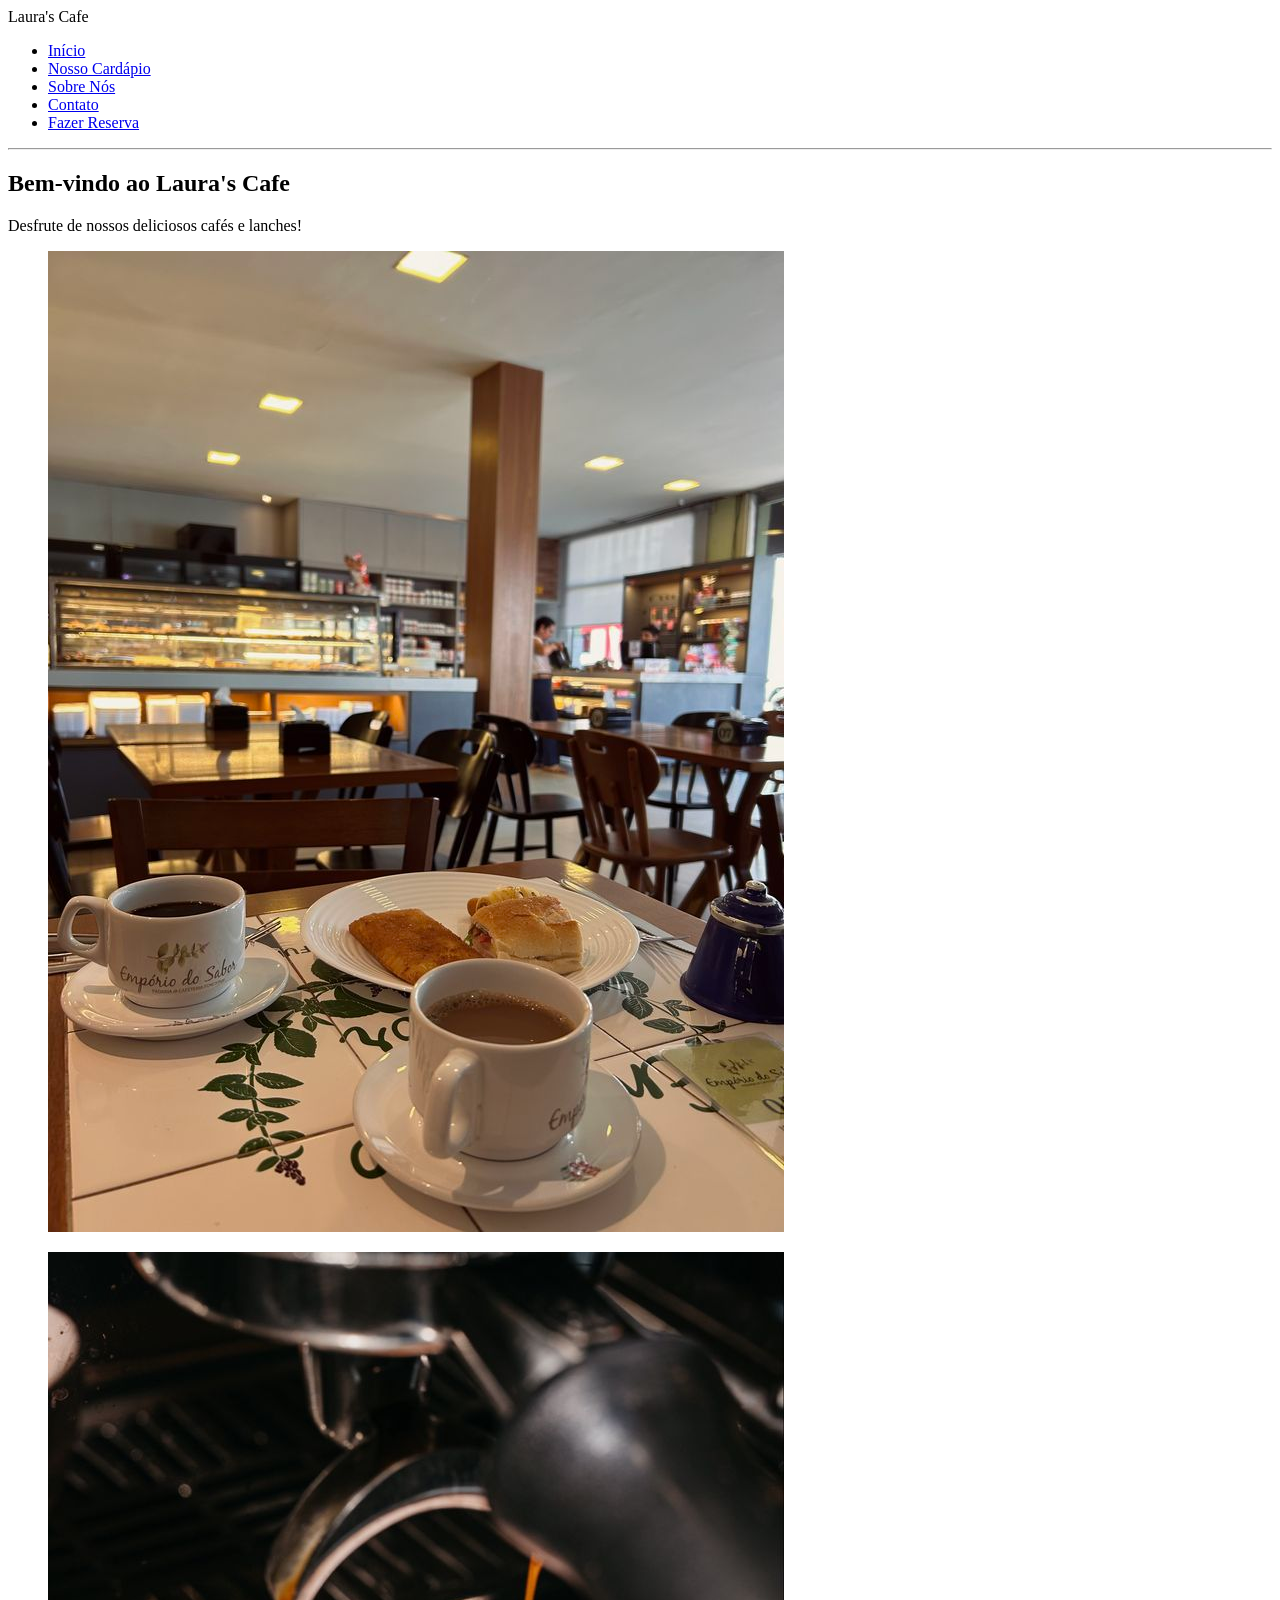
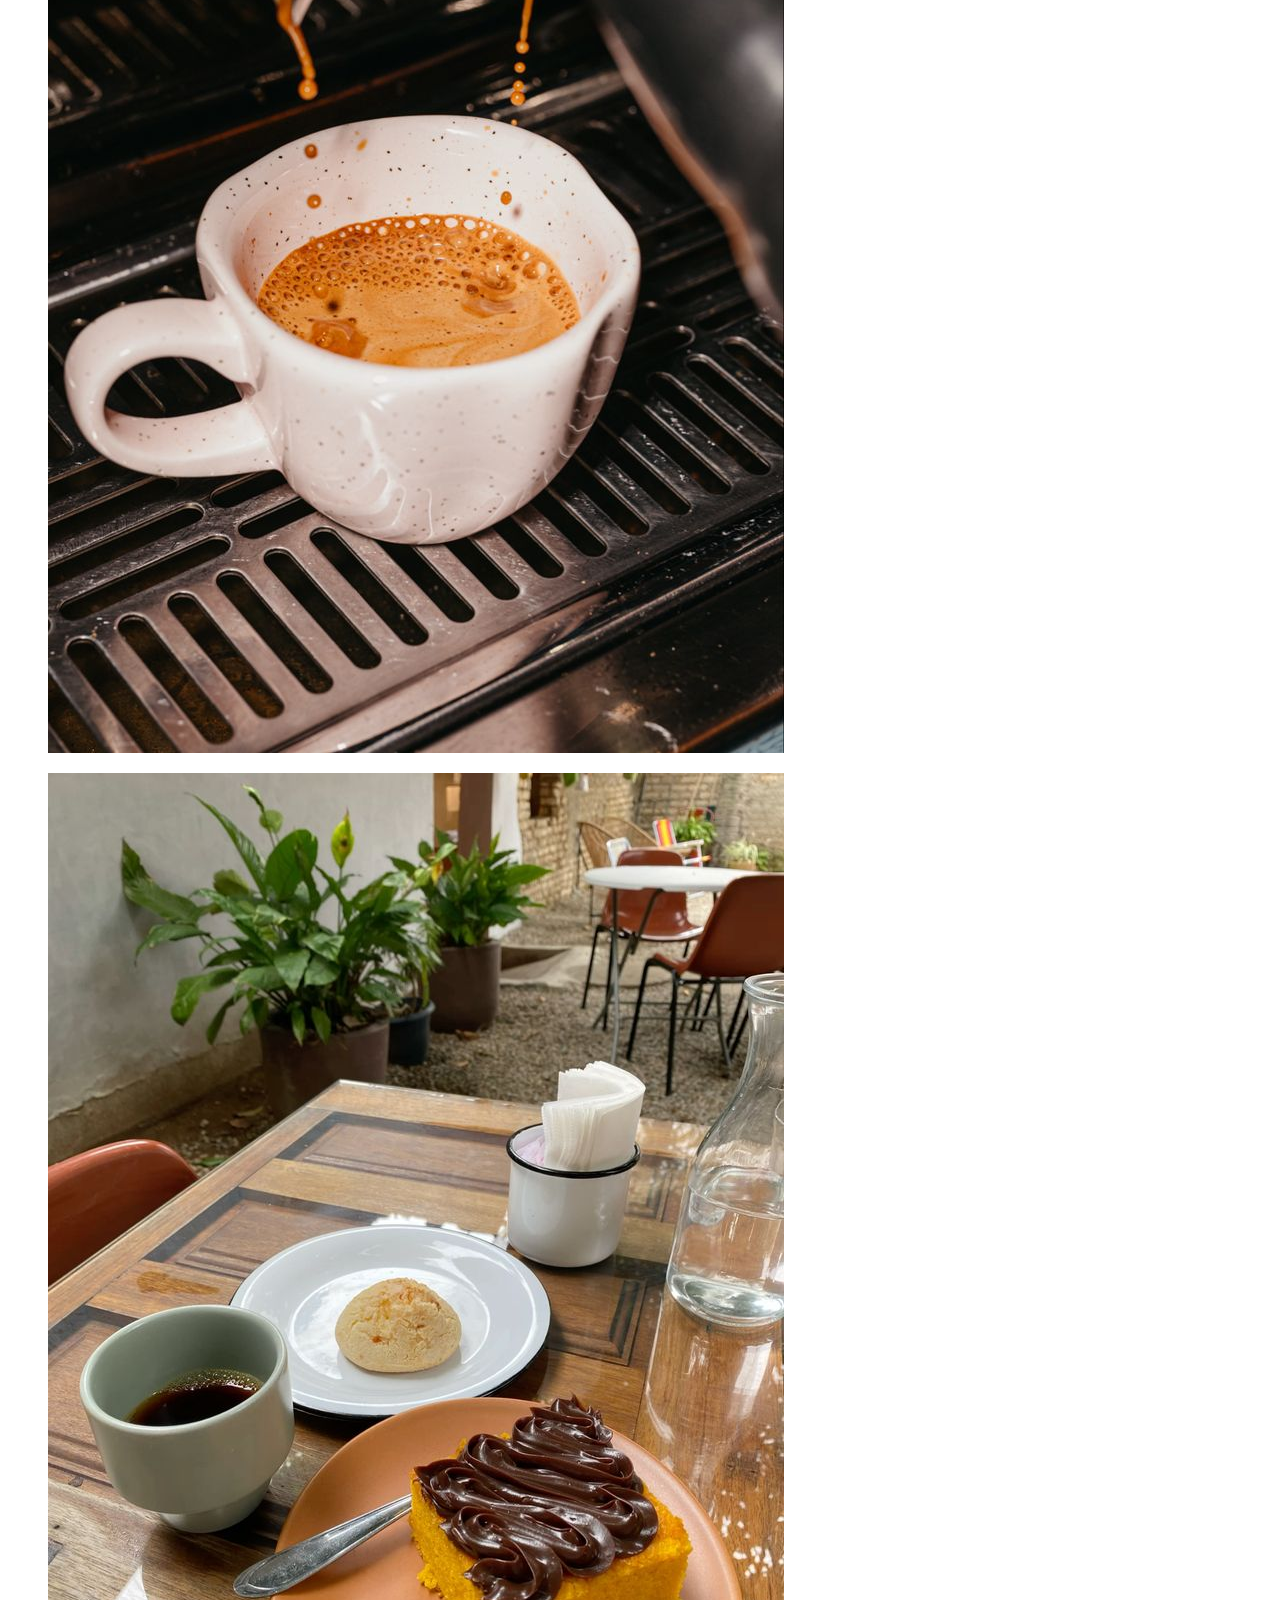
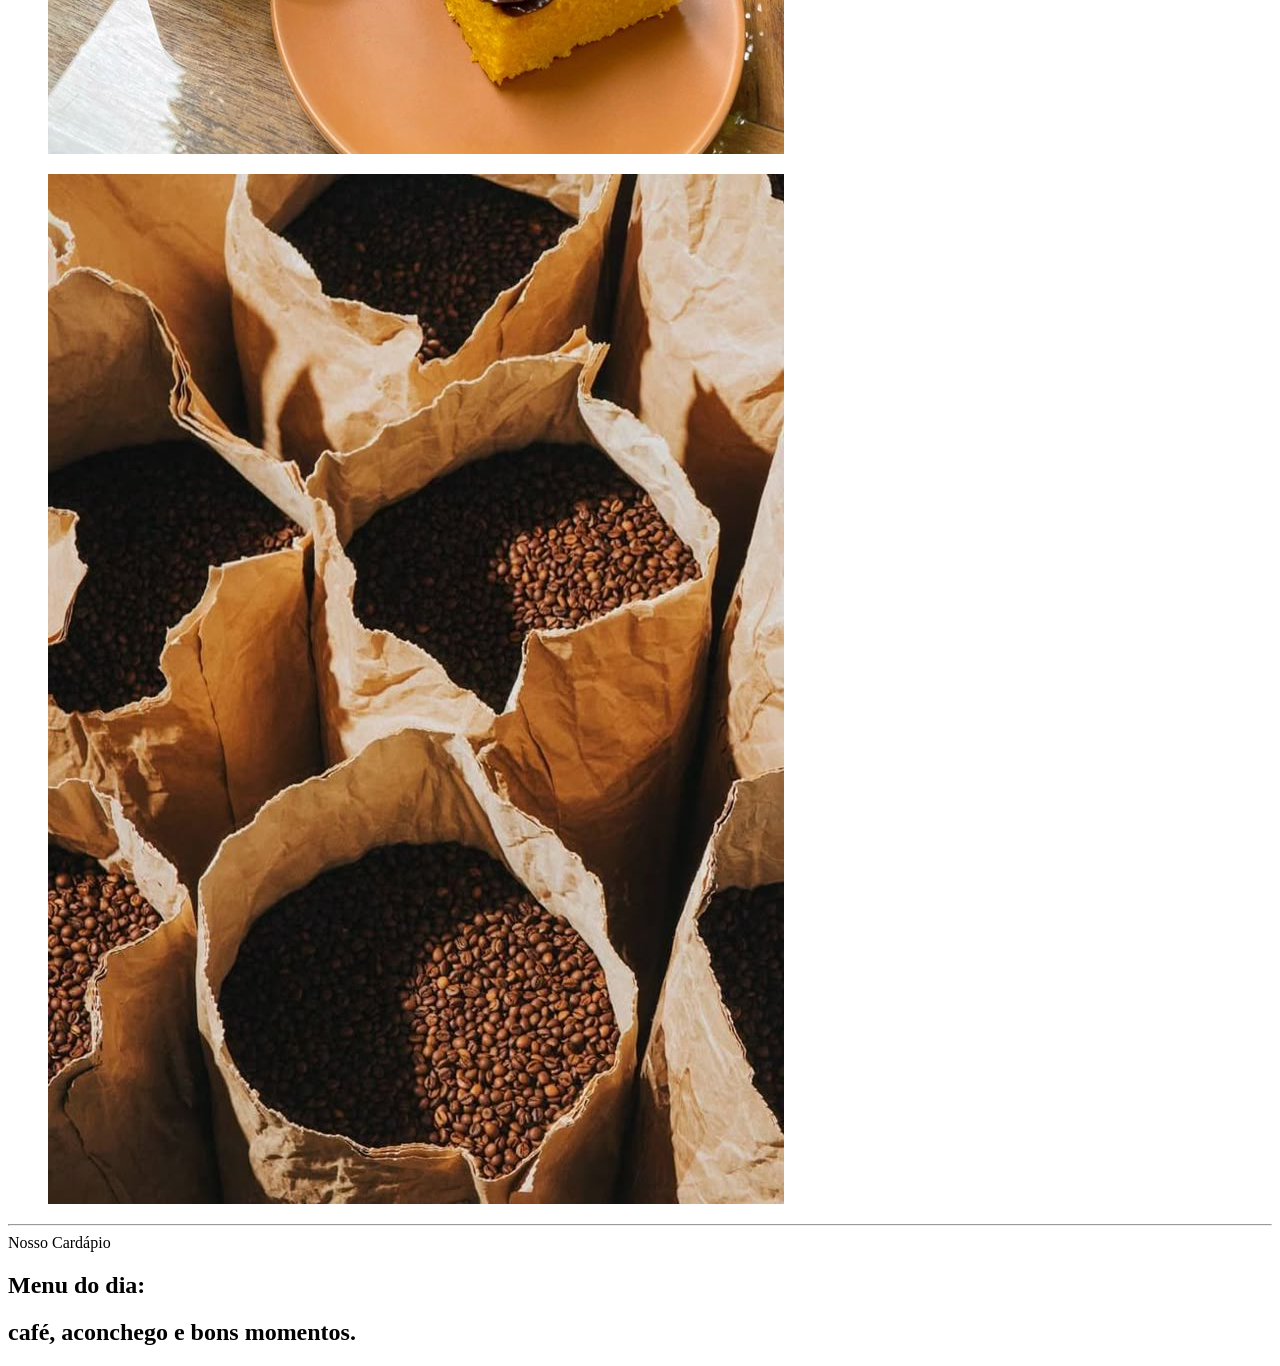
==== coffe.html @ 94313c82 "Add files via upload Começo do Inicio e do cardapio" ====
<!DOCTYPE html>
<html lang="pt-br">
<head>
    <meta charset="UTF-8">
    <meta name="viewport" content="width=device-width, initial-scale=1.0">
    <title>Laura's Cafe</title>
</head>
<body>

    <header>
        <nav>
            <span>Laura's Cafe</span>
            <ul>
                <li><a href="#">Início</a></li>
                <li><a href="#">Nosso Cardápio</a></li>
                <li><a href="#">Sobre Nós</a></li>
                <li><a href="#">Contato</a></li>
                <li><a href="#">Fazer Reserva</a></li>
            </ul>
        </nav>
    </header>
    <main>
        <section>
            <header>
                <hr/>
            <h1>Bem-vindo ao Laura's Cafe</h1>
            <p>Desfrute de nossos deliciosos cafés e lanches!</p>
            </header>
            <div>
                <figure><img src="imagens/imagem1cafe.jpg" alt="Café Delicioso"></figure>
                <figure><img src="imagens/imagem2cafe.jpg" alt="Café Delicioso"></figure>
                <figure><img src="imagens/imagem3cafe.jpg" alt="Café Delicioso"></figure>
                <figure><img src="imagens/imagem4cafe.jpg" alt="Café Delicioso"></figure>
            </div>
        </section>
        <hr/>
        <section>
            <header>
            <span>Nosso Cardápio</span>
            <h2>Menu do dia:</h2>
            <h2>café, aconchego e bons momentos.</h2>
            </header>
        </section>
    </main>
    <footer>

    </footer>
    
</body>
</html>
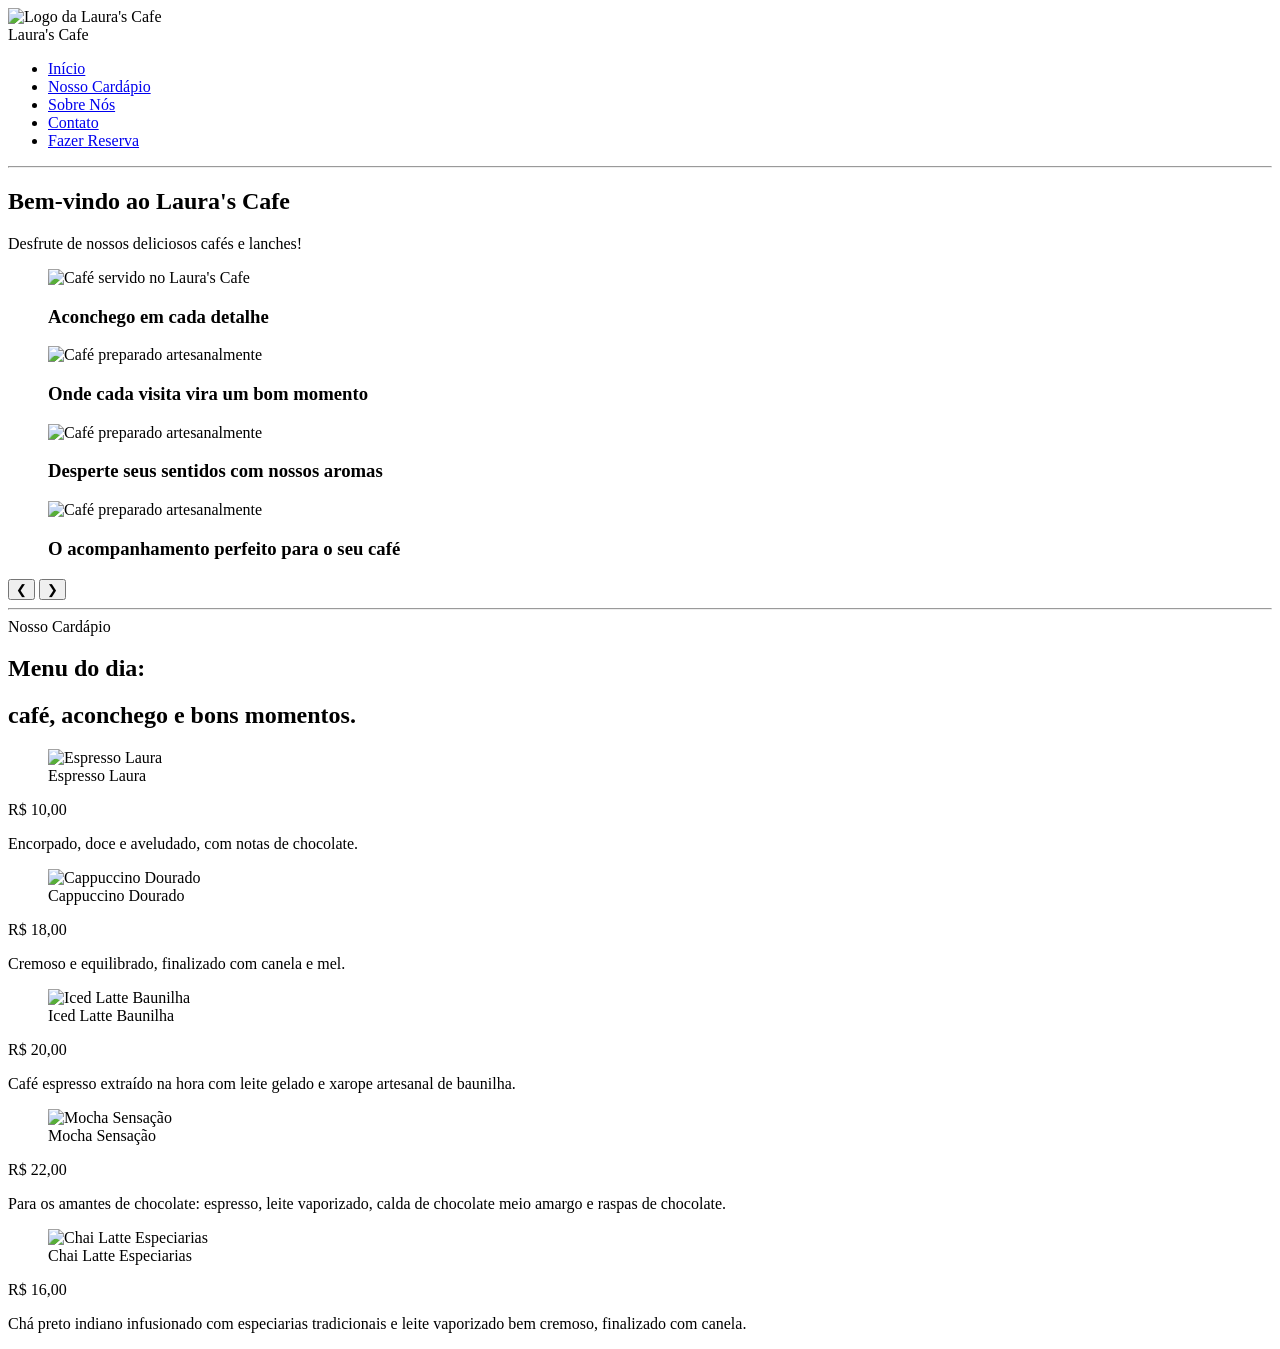
==== commit 0b59d52f: "Refactor HTML structure and enhance menu section Updated the HTML structure and added a carousel for" ====
--- a/coffe.html
+++ b/coffe.html
@@ -8,6 +8,7 @@
 <body>
 
     <header>
+        <img src="Logo.svg" alt = "Logo da Laura's Cafe">
         <nav>
             <span>Laura's Cafe</span>
             <ul>
@@ -26,20 +27,104 @@
             <h1>Bem-vindo ao Laura's Cafe</h1>
             <p>Desfrute de nossos deliciosos cafés e lanches!</p>
             </header>
-            <div>
-                <figure><img src="imagens/imagem1cafe.jpg" alt="Café Delicioso"></figure>
-                <figure><img src="imagens/imagem2cafe.jpg" alt="Café Delicioso"></figure>
-                <figure><img src="imagens/imagem3cafe.jpg" alt="Café Delicioso"></figure>
-                <figure><img src="imagens/imagem4cafe.jpg" alt="Café Delicioso"></figure>
+            <div class="carrosel">
+                <div class="carrosel-faixa">
+                    <figure class="slide">
+                        <img src="imagem1inicio.svg" alt="Café servido no Laura's Cafe">
+                        <figcaption>
+                            <h3>Aconchego em cada detalhe</h3>
+                        </figcaption>
+                    </figure>
+
+                    <figure class="slide">
+                        <img src="imagem2inicio.svg" alt="Café preparado artesanalmente">
+                        <figcaption>
+                            <h3>Onde cada visita vira um bom momento</h3>
+                        </figcaption>
+                    </figure>
+
+                    <figure class="slide">
+                        <img src="imagem3inicio.svg" alt="Café preparado artesanalmente">
+                        <figcaption>
+                            <h3>Desperte seus sentidos com nossos aromas</h3>
+                        </figcaption>
+                    </figure>
+
+                    <figure class="slide">
+                        <img src="imagem4inicio.svg" alt="Café preparado artesanalmente">
+                        <figcaption>
+                            <h3>O acompanhamento perfeito para o seu café</h3>
+                        </figcaption>
+                    </figure>
+                </div>
+
+                <button class="seta anterior" aria-label="Imagem anterior">&#10094;</button>
+                <button class="seta proxima" aria-label="Próxima imagem">&#10095;</button>
+
+                <div class="indicadores"></div>
             </div>
         </section>
         <hr/>
         <section>
             <header>
-            <span>Nosso Cardápio</span>
-            <h2>Menu do dia:</h2>
-            <h2>café, aconchego e bons momentos.</h2>
+                <span>Nosso Cardápio</span>
+                <h2>Menu do dia:</h2>
+                <h2>café, aconchego e bons momentos.</h2>
             </header>
+            <div class="itens-cardapio">
+                <article>
+                    <figure>
+                        <img src="imagem1menu.svg" alt="Espresso Laura">
+                        <figcaption>Espresso Laura</figcaption>
+
+                    </figure>
+                    <p>R$ 10,00</p>
+                    <p>Encorpado, doce e aveludado, com notas de chocolate.</p>
+                </article>
+
+                <article>
+                    <figure>
+                        <img src="imagem2menu.svg" alt="Cappuccino Dourado">
+                        <figcaption>Cappuccino Dourado</figcaption>
+
+                    </figure>
+                    <p>R$ 18,00</p>
+                    <p>Cremoso e equilibrado, finalizado com canela e mel.</p>
+                </article>
+
+                <article>
+                    <figure>
+                        <img src="imagem3menu.svg" alt="Iced Latte Baunilha">
+                        <figcaption>Iced Latte Baunilha</figcaption>
+
+                    </figure>
+                    <p>R$ 20,00</p>
+                    <p>Café espresso extraído na hora com leite gelado e xarope artesanal de baunilha.</p>
+                </article>
+
+                <article>
+                    <figure>
+                        <img src="imagem4menu.svg" alt="Mocha Sensação">
+                        <figcaption>Mocha Sensação</figcaption>
+
+                    </figure>
+                    <p>R$ 22,00</p>
+                    <p>Para os amantes de chocolate: espresso, leite vaporizado, calda de chocolate meio amargo e raspas de chocolate.</p>
+                </article>
+
+                <article>
+                    <figure>
+                        <img src="imagem5menu.svg" alt="Chai Latte Especiarias">
+                        <figcaption>Chai Latte Especiarias</figcaption>
+
+                    </figure>
+                    <p>R$ 16,00</p>
+                    <p>Chá preto indiano infusionado com especiarias tradicionais e leite vaporizado bem cremoso, finalizado com canela.</p>
+                </article>
+
+            </div>
+
+
         </section>
     </main>
     <footer>
@@ -47,4 +132,4 @@
     </footer>
     
 </body>
-</html>+</html>
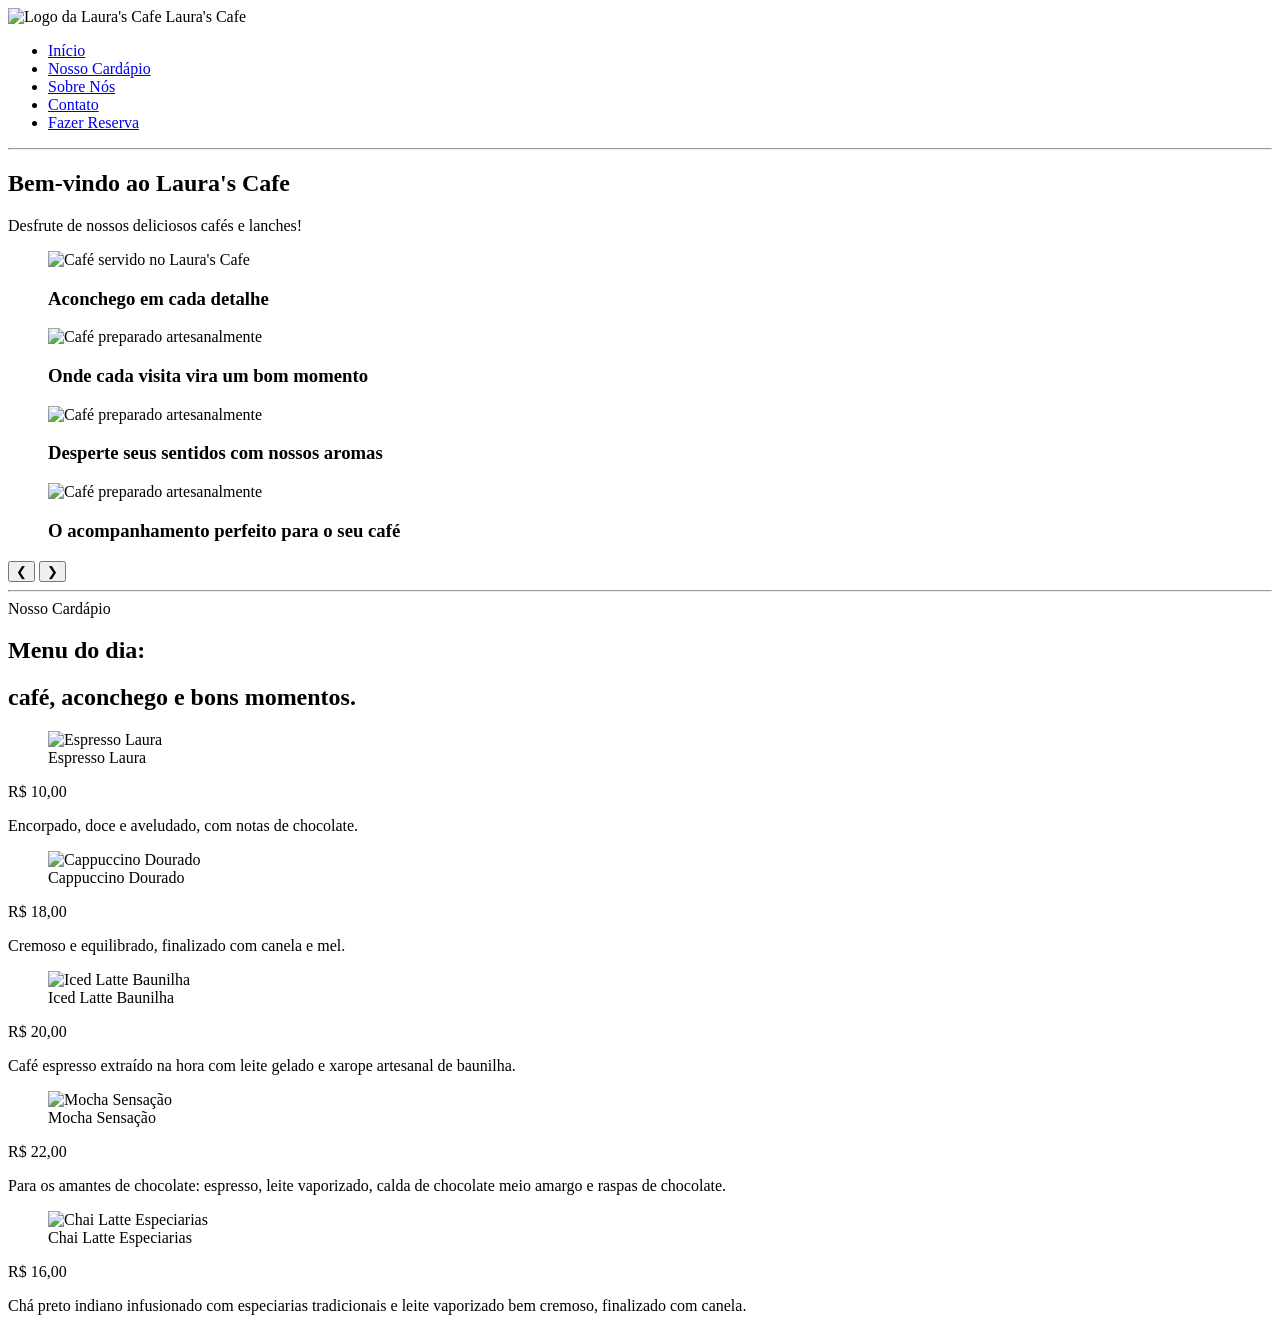
==== commit e6fb13a1: "Refactor coffe.html structure and add stylesheet Updated HTML structure and added CSS link for styli" ====
--- a/coffe.html
+++ b/coffe.html
@@ -1,5 +1,6 @@
 <!DOCTYPE html>
 <html lang="pt-br">
+    <link rel="stylesheet" href="style.css">
 <head>
     <meta charset="UTF-8">
     <meta name="viewport" content="width=device-width, initial-scale=1.0">
@@ -7,23 +8,26 @@
 </head>
 <body>
 
-    <header>
-        <img src="Logo.svg" alt = "Logo da Laura's Cafe">
-        <nav>
-            <span>Laura's Cafe</span>
-            <ul>
-                <li><a href="#">Início</a></li>
-                <li><a href="#">Nosso Cardápio</a></li>
-                <li><a href="#">Sobre Nós</a></li>
-                <li><a href="#">Contato</a></li>
-                <li><a href="#">Fazer Reserva</a></li>
-            </ul>
-        </nav>
+    <header class="cabecalho">
+        <div class="marca">
+        <img class="logo" src="Logo.svg" alt = "Logo da Laura's Cafe">
+        <span>Laura's Cafe</span>
+        </div>
+
+    <nav>
+        <ul>
+            <li><a href="#inicio">Início</a></li>
+            <li><a href="#cardapio">Nosso Cardápio</a></li>
+            <li><a href="#sobre">Sobre Nós</a></li>
+            <li><a href="#contato">Contato</a></li>
+            <li><a href="#reserva">Fazer Reserva</a></li>
+        </ul>
+    </nav>  
     </header>
     <main>
-        <section>
-            <header>
-                <hr/>
+        <section id = "inicio">
+            <header class="introducao">
+            <hr/>
             <h1>Bem-vindo ao Laura's Cafe</h1>
             <p>Desfrute de nossos deliciosos cafés e lanches!</p>
             </header>
@@ -65,7 +69,7 @@
             </div>
         </section>
         <hr/>
-        <section>
+        <section id = "cardapio">
             <header>
                 <span>Nosso Cardápio</span>
                 <h2>Menu do dia:</h2>
@@ -130,6 +134,6 @@
     <footer>
 
     </footer>
-    
+<script src="script.js"></script>
 </body>
 </html>
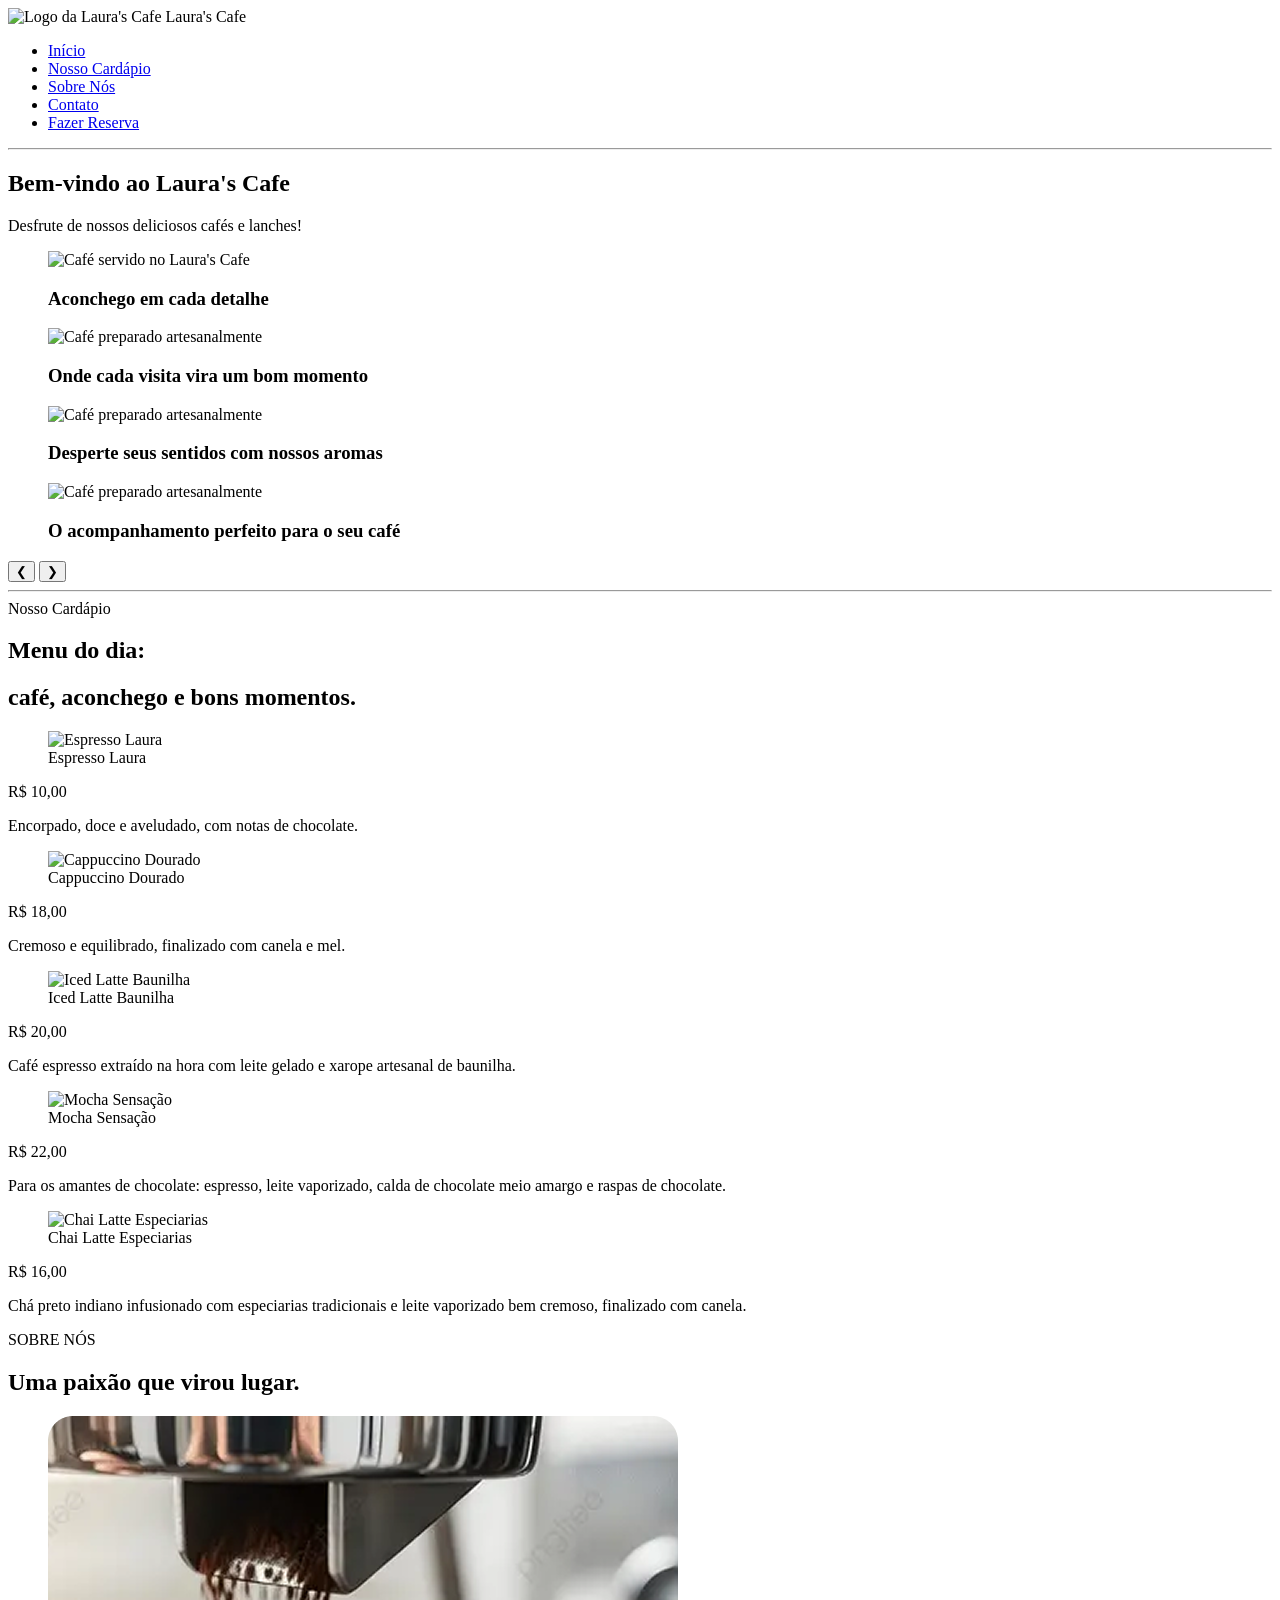
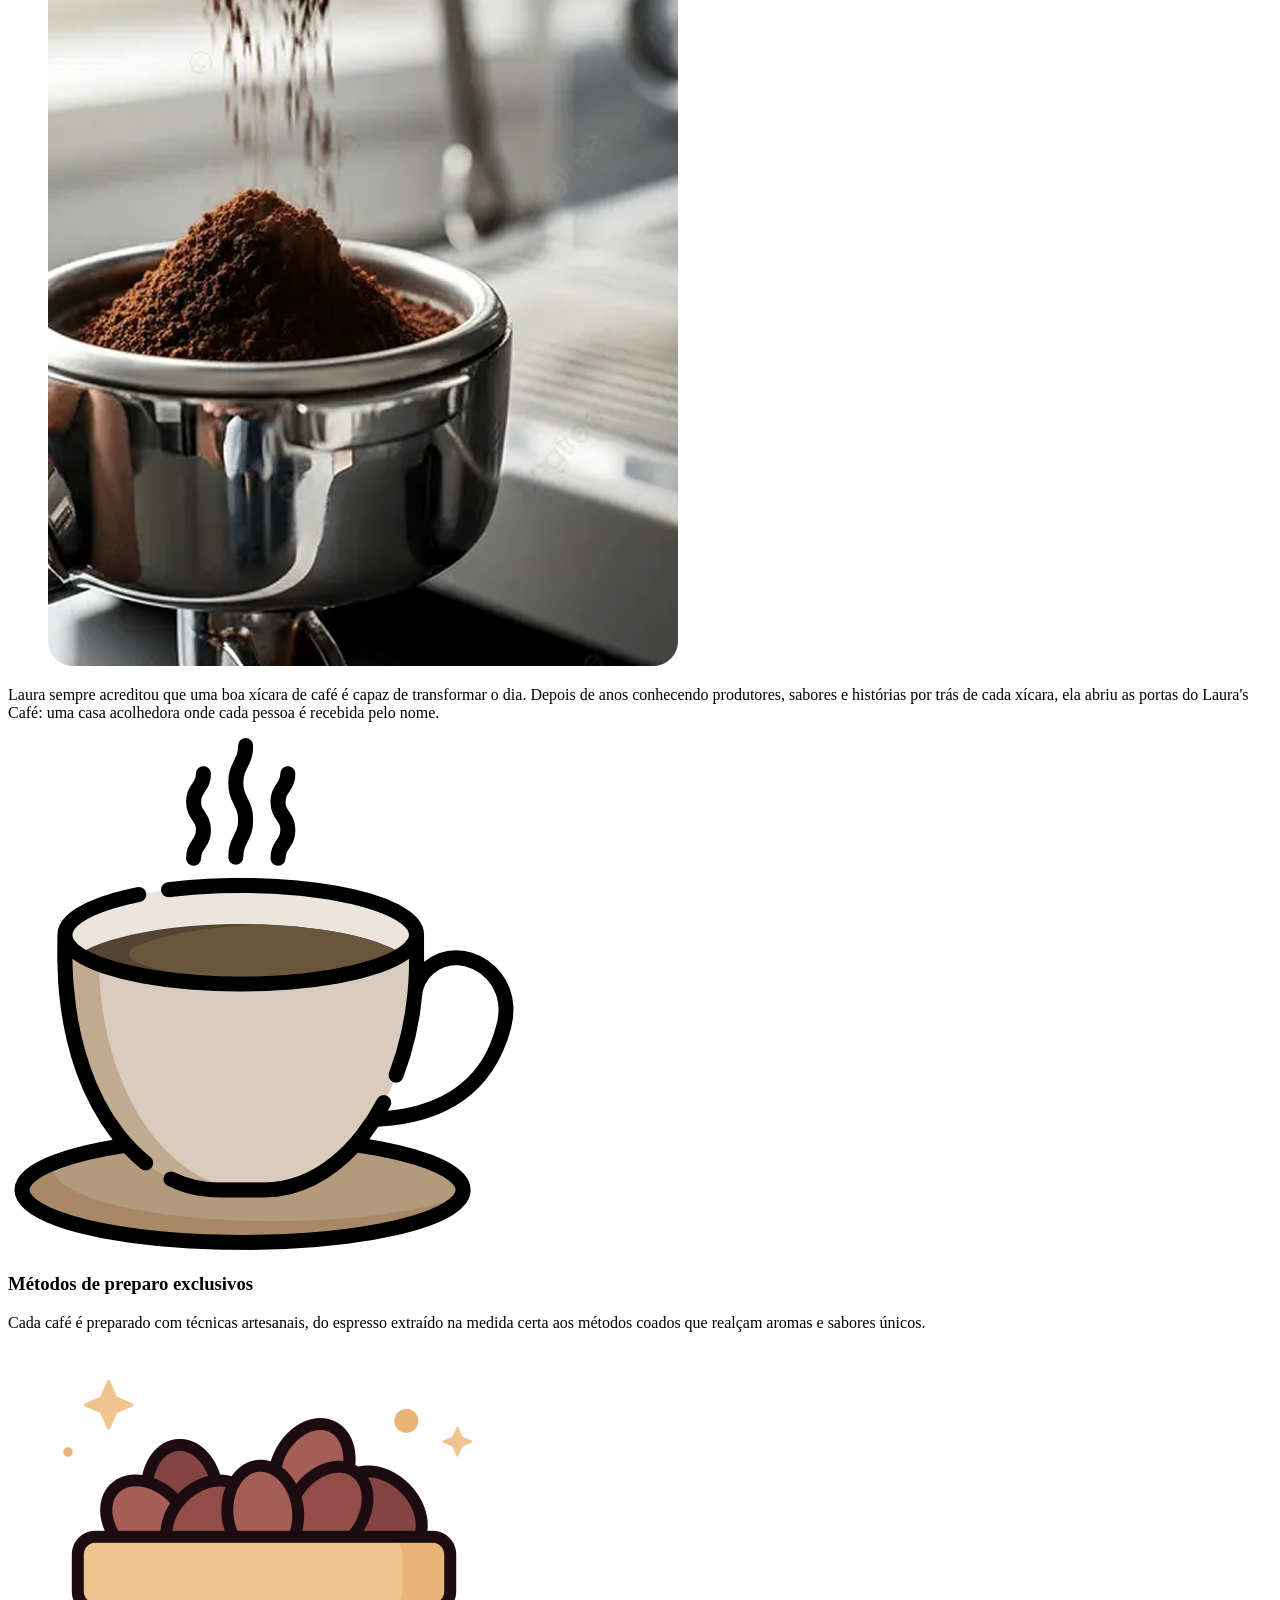
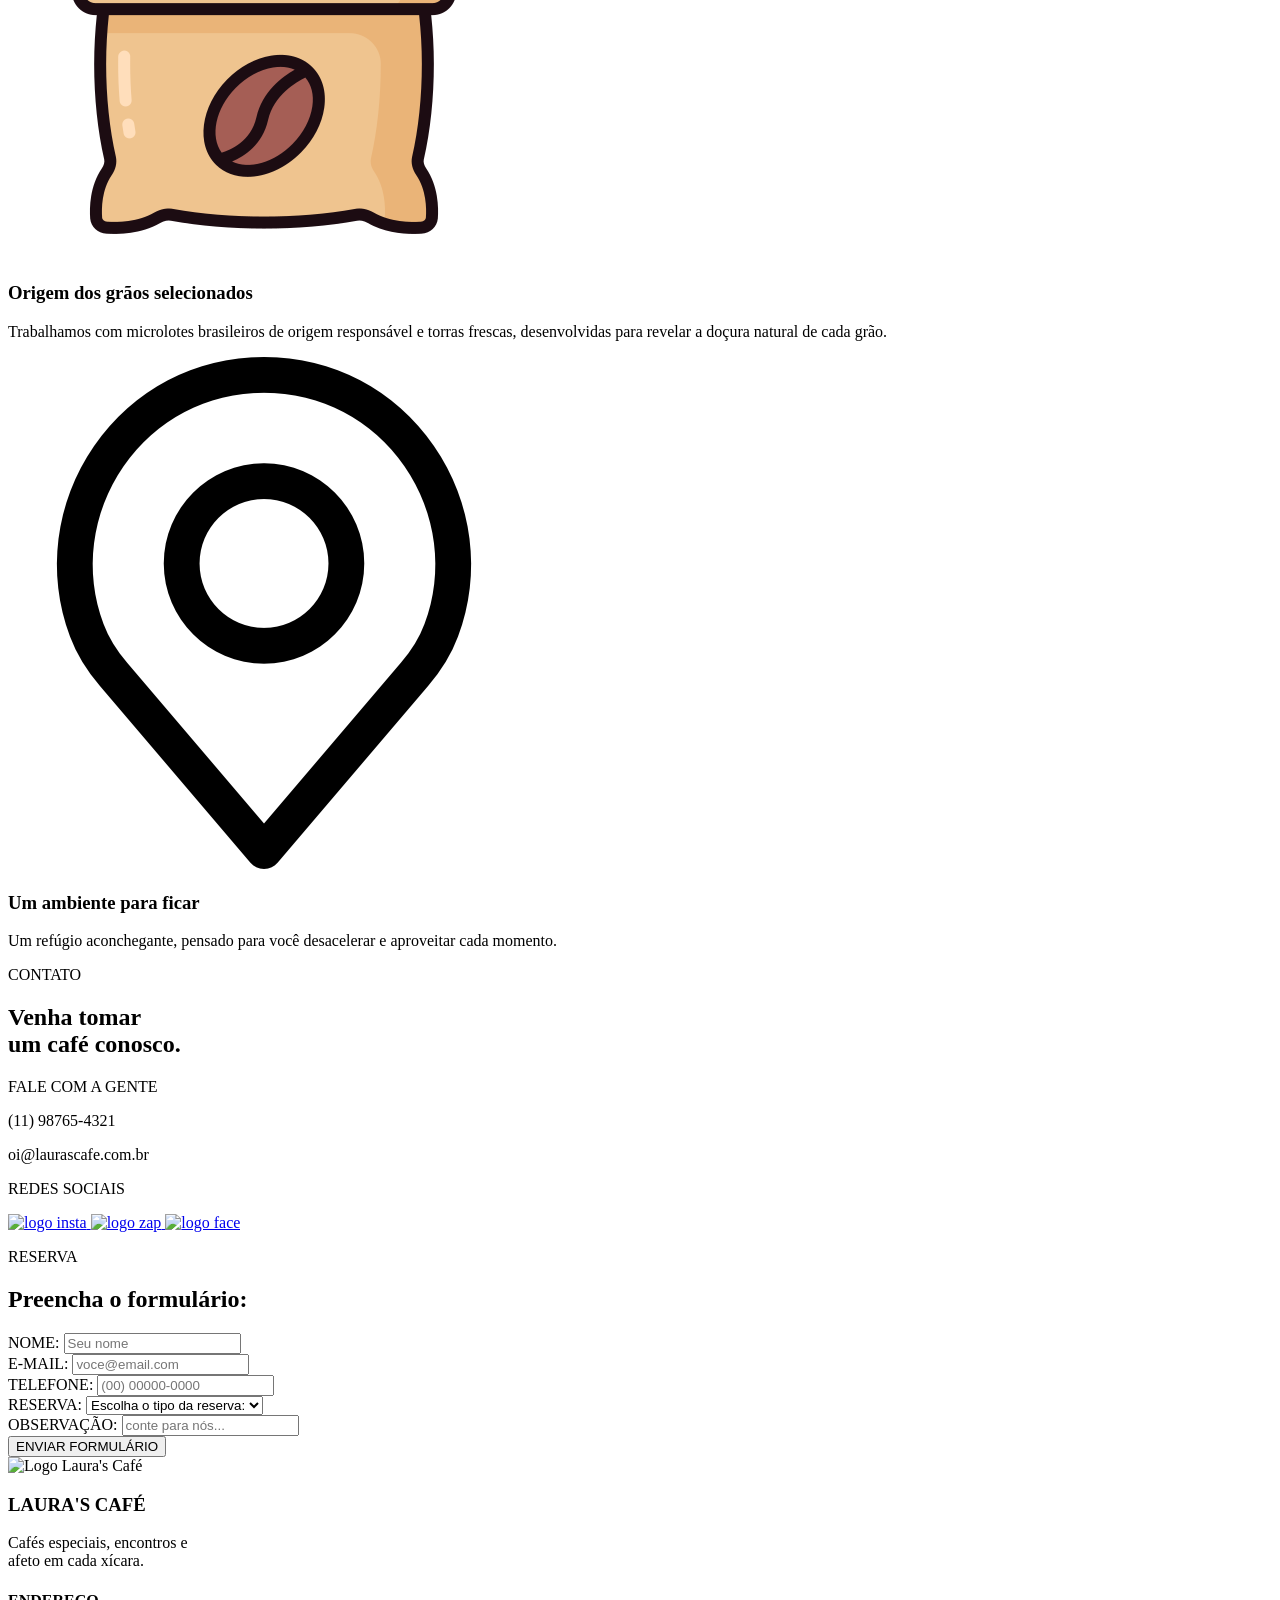
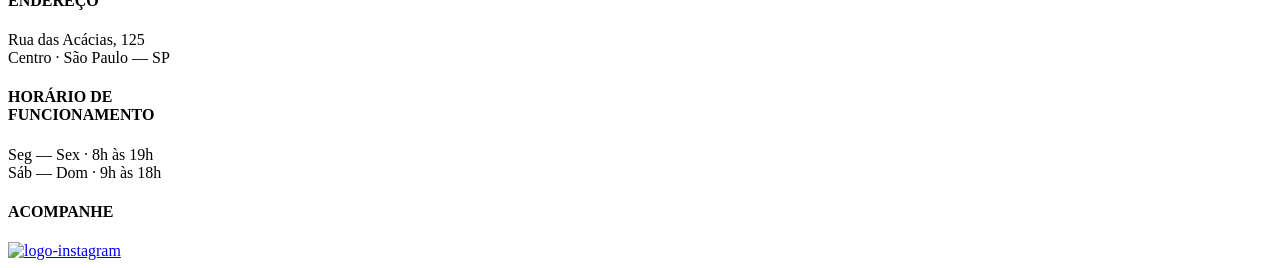
==== commit e59a1e17: "reorganiza estrutura da pasta e integra seções" ====
--- a/coffe.html
+++ b/coffe.html
@@ -1,35 +1,44 @@
 <!DOCTYPE html>
 <html lang="pt-br">
-    <link rel="stylesheet" href="style.css">
 <head>
     <meta charset="UTF-8">
     <meta name="viewport" content="width=device-width, initial-scale=1.0">
     <title>Laura's Cafe</title>
+    <!-- CSS -->
+    <link rel="stylesheet" href="style.css">
+    <!-- Fontes do Google -->
+    <link rel="preconnect" href="https://fonts.googleapis.com">
+    <link rel="preconnect" href="https://fonts.gstatic.com" crossorigin>
+    <link href="https://fonts.googleapis.com/css2?family=Playfair+Display:ital,wght@1,600&family=Poppins:wght@300;400;500&display=swap" rel="stylesheet">
 </head>
 <body>
 
+    <!-- ===== CABEÇALHO ===== -->
     <header class="cabecalho">
         <div class="marca">
-        <img class="logo" src="Logo.svg" alt = "Logo da Laura's Cafe">
-        <span>Laura's Cafe</span>
+            <img class="logo" src="Logo.svg" alt="Logo da Laura's Cafe">
+            <span>Laura's Cafe</span>
         </div>
 
-    <nav>
-        <ul>
-            <li><a href="#inicio">Início</a></li>
-            <li><a href="#cardapio">Nosso Cardápio</a></li>
-            <li><a href="#sobre">Sobre Nós</a></li>
-            <li><a href="#contato">Contato</a></li>
-            <li><a href="#reserva">Fazer Reserva</a></li>
-        </ul>
-    </nav>  
+        <nav>
+            <ul>
+                <li><a href="#inicio">Início</a></li>
+                <li><a href="#cardapio">Nosso Cardápio</a></li>
+                <li><a href="#sobre">Sobre Nós</a></li>
+                <li><a href="#contato">Contato</a></li>
+                <li><a href="#reserva">Fazer Reserva</a></li>
+            </ul>
+        </nav>
     </header>
+
     <main>
-        <section id = "inicio">
+
+        <!-- ===== INÍCIO / HERO ===== -->
+        <section id="inicio">
             <header class="introducao">
-            <hr/>
-            <h1>Bem-vindo ao Laura's Cafe</h1>
-            <p>Desfrute de nossos deliciosos cafés e lanches!</p>
+                <hr/>
+                <h1>Bem-vindo ao Laura's Cafe</h1>
+                <p>Desfrute de nossos deliciosos cafés e lanches!</p>
             </header>
             <div class="carrosel">
                 <div class="carrosel-faixa">
@@ -68,9 +77,12 @@
                 <div class="indicadores"></div>
             </div>
         </section>
+
         <hr/>
-        <section id = "cardapio">
-            <header>
+
+        <!-- ===== CARDÁPIO ===== -->
+        <section id="cardapio">
+            <header class="header-cardapio">
                 <span>Nosso Cardápio</span>
                 <h2>Menu do dia:</h2>
                 <h2>café, aconchego e bons momentos.</h2>
@@ -80,7 +92,6 @@
                     <figure>
                         <img src="imagem1menu.svg" alt="Espresso Laura">
                         <figcaption>Espresso Laura</figcaption>
-
                     </figure>
                     <p>R$ 10,00</p>
                     <p>Encorpado, doce e aveludado, com notas de chocolate.</p>
@@ -90,7 +101,6 @@
                     <figure>
                         <img src="imagem2menu.svg" alt="Cappuccino Dourado">
                         <figcaption>Cappuccino Dourado</figcaption>
-
                     </figure>
                     <p>R$ 18,00</p>
                     <p>Cremoso e equilibrado, finalizado com canela e mel.</p>
@@ -100,7 +110,6 @@
                     <figure>
                         <img src="imagem3menu.svg" alt="Iced Latte Baunilha">
                         <figcaption>Iced Latte Baunilha</figcaption>
-
                     </figure>
                     <p>R$ 20,00</p>
                     <p>Café espresso extraído na hora com leite gelado e xarope artesanal de baunilha.</p>
@@ -110,7 +119,6 @@
                     <figure>
                         <img src="imagem4menu.svg" alt="Mocha Sensação">
                         <figcaption>Mocha Sensação</figcaption>
-
                     </figure>
                     <p>R$ 22,00</p>
                     <p>Para os amantes de chocolate: espresso, leite vaporizado, calda de chocolate meio amargo e raspas de chocolate.</p>
@@ -120,20 +128,168 @@
                     <figure>
                         <img src="imagem5menu.svg" alt="Chai Latte Especiarias">
                         <figcaption>Chai Latte Especiarias</figcaption>
-
                     </figure>
                     <p>R$ 16,00</p>
                     <p>Chá preto indiano infusionado com especiarias tradicionais e leite vaporizado bem cremoso, finalizado com canela.</p>
                 </article>
-
-            </div>
-
-
-        </section>
+            </div>
+        </section>
+
+        <!-- ===== SOBRE NÓS ===== -->
+        <section class="secao-sobre" id="sobre">
+            <div class="container">
+                <p class="label-secao">SOBRE NÓS</p>
+                <h2 class="titulo-sobre">Uma paixão que virou lugar.</h2>
+
+                <div class="sobre-conteudo">
+                    <figure class="sobre-imagem">
+                        <img src="imagens/cafe-sobre-nos.png" alt="Preparo artesanal do café no Laura's Cafe">
+                    </figure>
+
+                    <div class="sobre-textos">
+                        <p class="sobre-historia">
+                            Laura sempre acreditou que uma boa xícara de café é capaz de
+                            transformar o dia. Depois de anos conhecendo produtores, sabores
+                            e histórias por trás de cada xícara, ela abriu as portas do
+                            Laura's Café: uma casa acolhedora onde cada pessoa é recebida pelo nome.
+                        </p>
+
+                        <div class="destaque">
+                            <img src="imagens/icone-cafe.png" alt="" aria-hidden="true">
+                            <div>
+                                <h3>Métodos de preparo exclusivos</h3>
+                                <p>Cada café é preparado com técnicas artesanais, do espresso extraído na medida certa aos métodos coados que realçam aromas e sabores únicos.</p>
+                            </div>
+                        </div>
+
+                        <div class="destaque">
+                            <img src="imagens/icone-graos.png" alt="" aria-hidden="true">
+                            <div>
+                                <h3>Origem dos grãos selecionados</h3>
+                                <p>Trabalhamos com microlotes brasileiros de origem responsável e torras frescas, desenvolvidas para revelar a doçura natural de cada grão.</p>
+                            </div>
+                        </div>
+
+                        <div class="destaque">
+                            <img src="imagens/icone-lugar.png" alt="" aria-hidden="true">
+                            <div>
+                                <h3>Um ambiente para ficar</h3>
+                                <p>Um refúgio aconchegante, pensado para você desacelerar e aproveitar cada momento.</p>
+                            </div>
+                        </div>
+                    </div>
+                </div>
+            </div>
+        </section>
+
+        <!-- ===== CONTATO / RESERVA ===== -->
+        <section class="secao-contato" id="contato">
+            <div class="container">
+
+                <!-- Cartão Escuro de Informações -->
+                <div class="cartao-info">
+                    <p class="label-secao">CONTATO</p>
+                    <div class="box-marrom">
+                        <h2>Venha tomar<br><span class="texto-marron-claro">um café conosco.</span></h2>
+
+                        <div class="info-detalhes">
+                            <p class="titulo-info">FALE COM A GENTE</p>
+                            <p>(11) 98765-4321</p>
+                            <p>oi@laurascafe.com.br</p>
+                        </div>
+
+                        <div class="redes-sociais">
+                            <p class="titulo-info">REDES SOCIAIS</p>
+                            <div class="icones">
+                                <a href="https://www.instagram.com/visaojrufop/" target="_blank">
+                                    <img src="logo_rede_social/instagram.png" alt="logo insta">
+                                </a>
+                                <a href="https://api.whatsapp.com/send?phone=5531993327631" target="_blank">
+                                    <img src="logo_rede_social/whatsapp.png" alt="logo zap">
+                                </a>
+                                <a href="https://www.facebook.com/visaojrufop/" target="_blank">
+                                    <img src="logo_rede_social/facebook.png" alt="logo face">
+                                </a>
+                            </div>
+                        </div>
+                    </div>
+                </div>
+
+                <!-- Formulário de Reserva -->
+                <div class="area-formulario" id="reserva">
+                    <p class="label-secao">RESERVA</p>
+                    <h2>Preencha o formulário:</h2>
+
+                    <form action="#" method="POST">
+                        <div class="grupo-inputs">
+                            <div class="campo">
+                                <label for="nome">NOME:</label>
+                                <input type="text" id="nome" placeholder="Seu nome">
+                            </div>
+                            <div class="campo">
+                                <label for="email">E-MAIL:</label>
+                                <input type="email" id="email" placeholder="voce@email.com">
+                            </div>
+                            <div class="campo">
+                                <label for="telefone">TELEFONE:</label>
+                                <input type="tel" id="telefone" placeholder="(00) 00000-0000">
+                            </div>
+                            <div class="campo">
+                                <label for="reserva">RESERVA:</label>
+                                <select name="tipo de reserva" id="reserva-tipo">
+                                    <option value="" disabled selected hidden>Escolha o tipo da reserva:</option>
+                                    <option value="Mesa normal">Mesa para 4 pessoas</option>
+                                    <option value="Todas as mesas">Evento privado</option>
+                                </select>
+                            </div>
+                        </div>
+
+                        <div class="campo campo-observacao">
+                            <label for="observacao">OBSERVAÇÃO:</label>
+                            <input type="text" id="observacao" placeholder="conte para nós...">
+                        </div>
+
+                        <button type="submit" class="btn-enviar">ENVIAR FORMULÁRIO</button>
+                    </form>
+                </div>
+
+            </div>
+        </section>
+
     </main>
-    <footer>
-
+
+    <!-- ===== RODAPÉ ===== -->
+    <footer class="rodape">
+        <div class="rodape-container">
+
+            <div class="rodape-marca">
+                <img src="logo_rede_social/logo_laura's.png" alt="Logo Laura's Café" class="logo-rodape">
+                <div>
+                    <h3>LAURA'S CAFÉ</h3>
+                    <p>Cafés especiais, encontros e<br>afeto em cada xícara.</p>
+                </div>
+            </div>
+
+            <div class="rodape-info">
+                <h4>ENDEREÇO</h4>
+                <p>Rua das Acácias, 125<br>Centro · São Paulo — SP</p>
+            </div>
+
+            <div class="rodape-info">
+                <h4>HORÁRIO DE<br>FUNCIONAMENTO</h4>
+                <p>Seg — Sex · 8h às 19h<br>Sáb — Dom · 9h às 18h</p>
+            </div>
+
+            <div class="rodape-social">
+                <h4>ACOMPANHE</h4>
+                <a href="https://www.instagram.com/visaojrufop/" target="_blank">
+                    <img src="logo_rede_social/instagram.png" alt="logo-instagram">
+                </a>
+            </div>
+
+        </div>
     </footer>
-<script src="script.js"></script>
+
+    <script src="script.js"></script>
 </body>
-</html>
+</html>
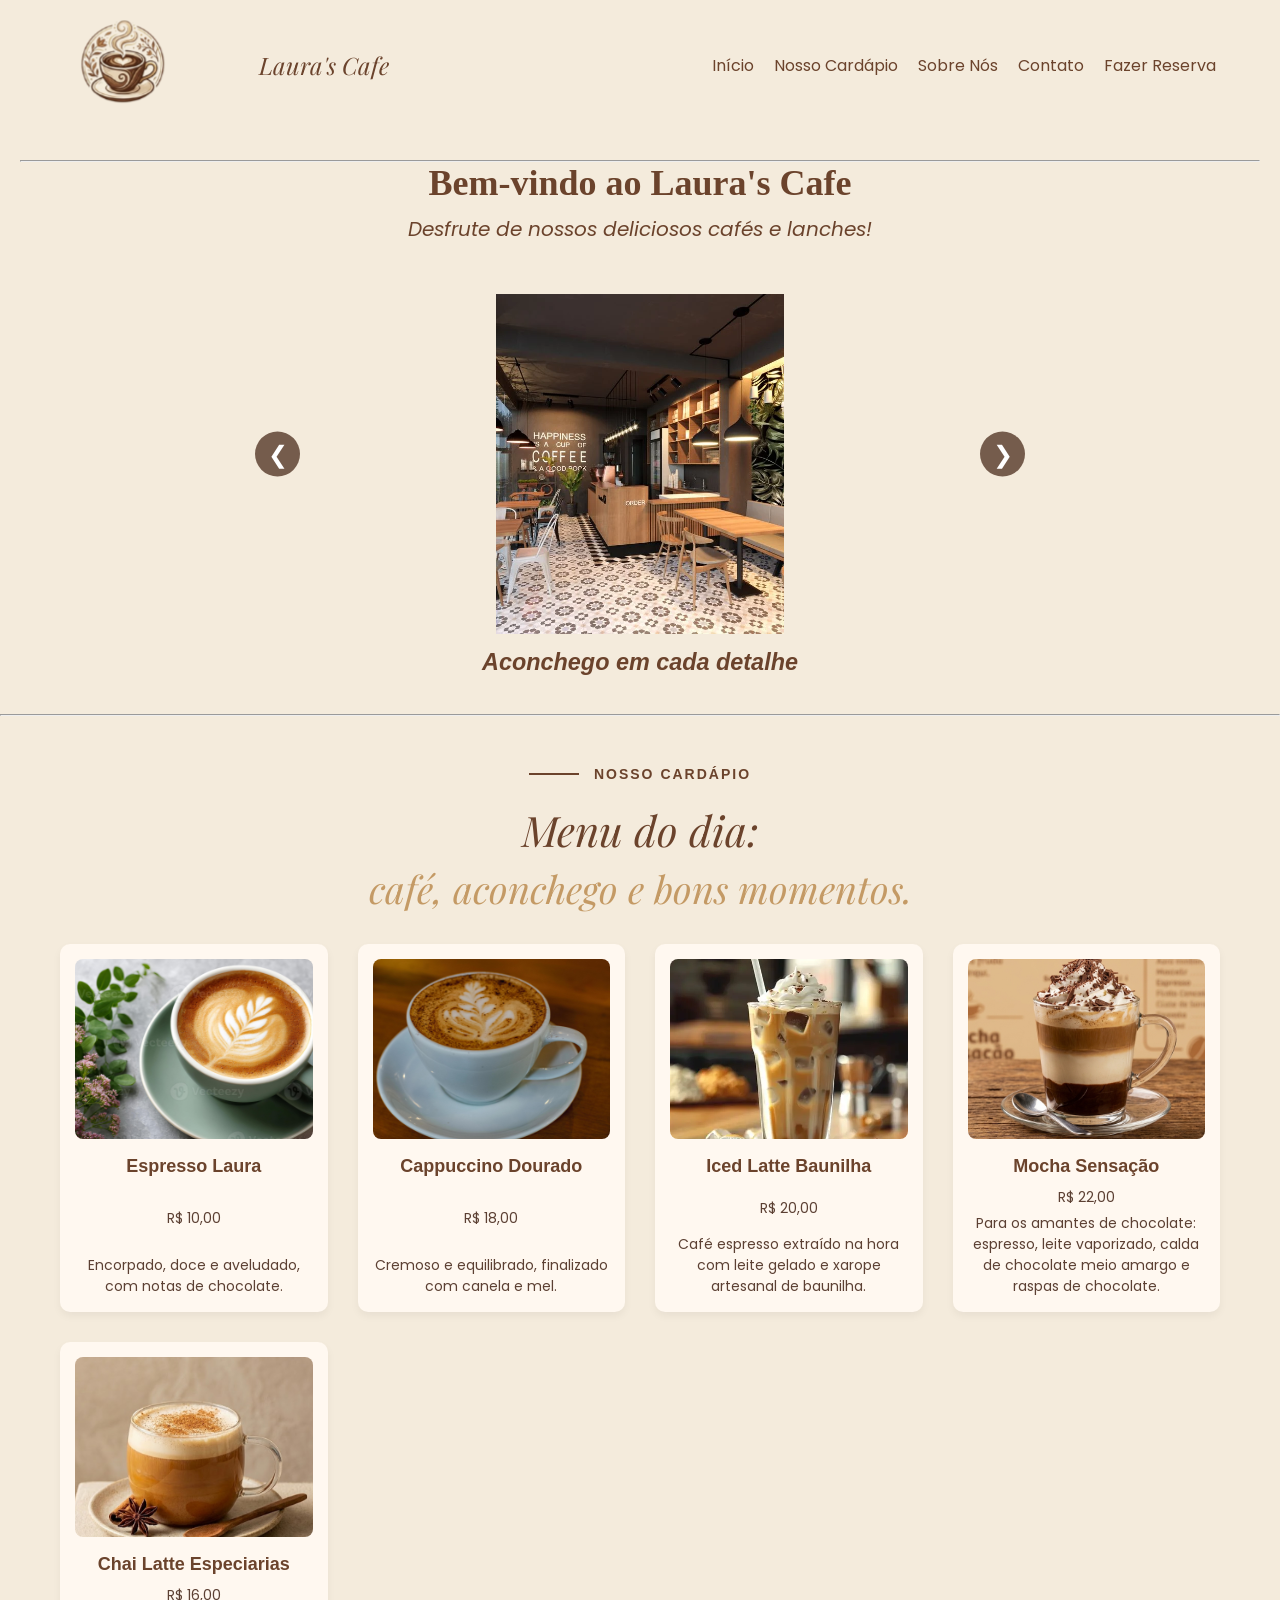
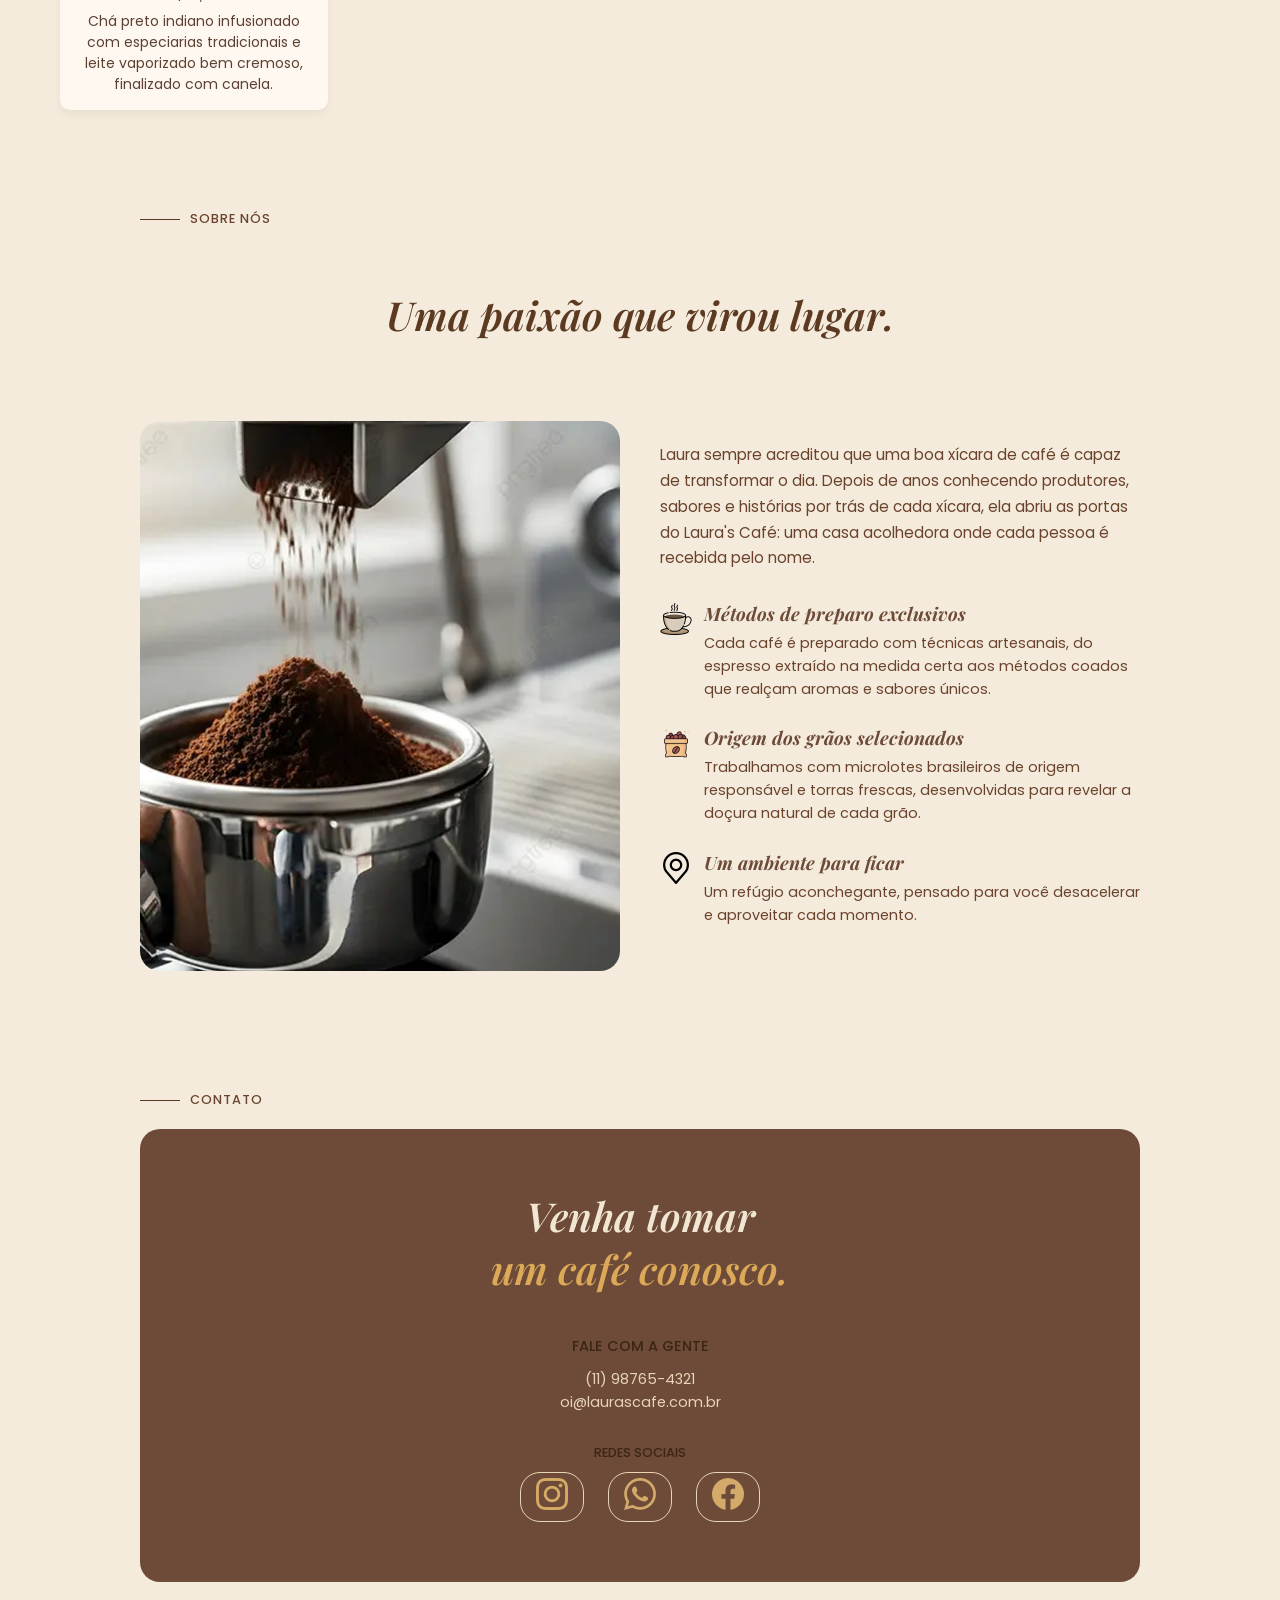
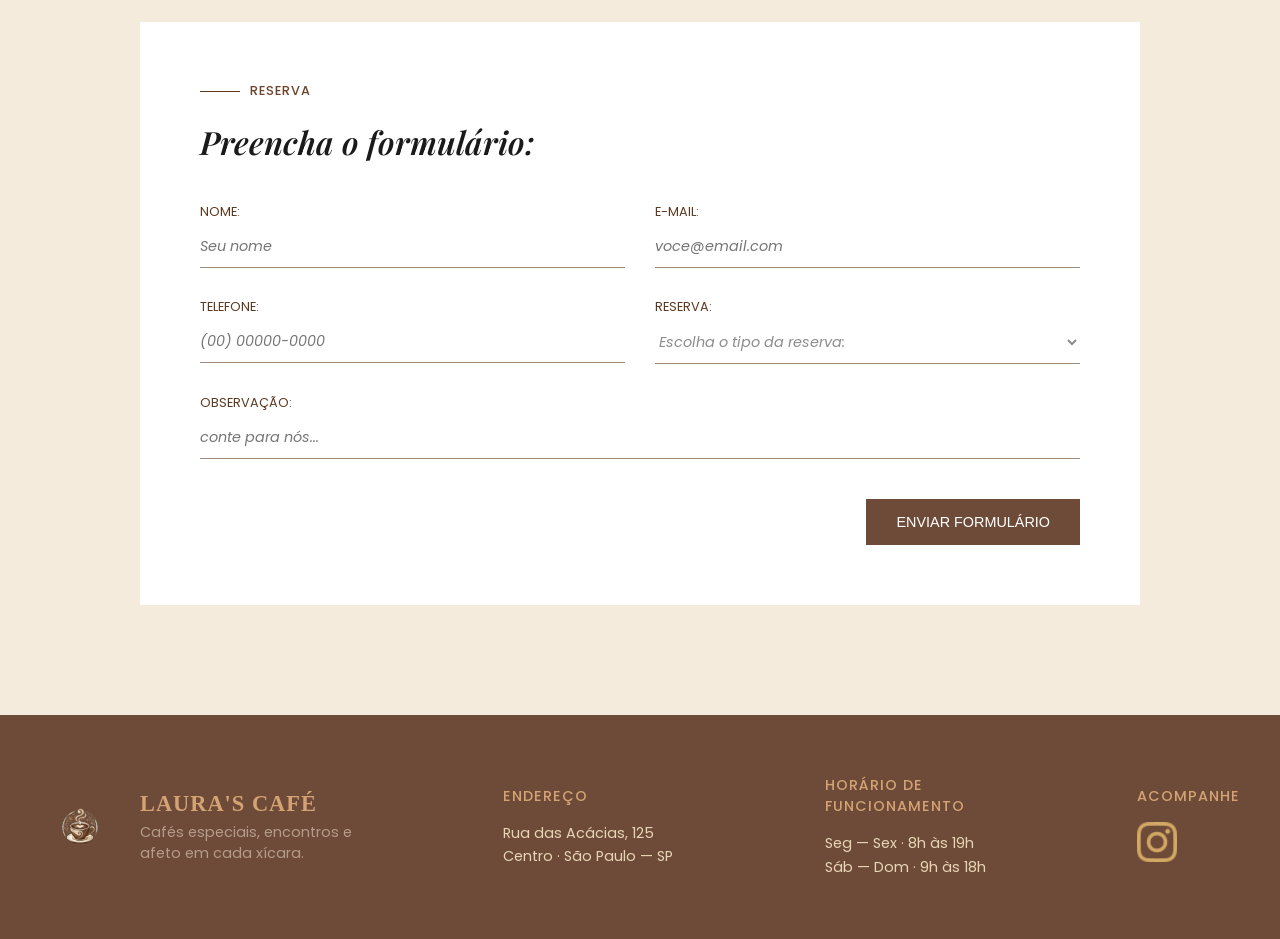
==== commit 21d5426d: "integra todas as seções e reorganiza a estrutura de pastas" ====
--- a/coffe.html
+++ b/coffe.html
@@ -5,7 +5,7 @@
     <meta name="viewport" content="width=device-width, initial-scale=1.0">
     <title>Laura's Cafe</title>
     <!-- CSS -->
-    <link rel="stylesheet" href="style.css">
+    <link rel="stylesheet" href="css/style.css">
     <!-- Fontes do Google -->
     <link rel="preconnect" href="https://fonts.googleapis.com">
     <link rel="preconnect" href="https://fonts.gstatic.com" crossorigin>
@@ -16,7 +16,7 @@
     <!-- ===== CABEÇALHO ===== -->
     <header class="cabecalho">
         <div class="marca">
-            <img class="logo" src="Logo.svg" alt="Logo da Laura's Cafe">
+            <img class="logo" src="assets/logo/Logo.svg" alt="Logo da Laura's Cafe">
             <span>Laura's Cafe</span>
         </div>
 
@@ -43,28 +43,28 @@
             <div class="carrosel">
                 <div class="carrosel-faixa">
                     <figure class="slide">
-                        <img src="imagem1inicio.svg" alt="Café servido no Laura's Cafe">
+                        <img src="assets/img/imagem1inicio.svg" alt="Café servido no Laura's Cafe">
                         <figcaption>
                             <h3>Aconchego em cada detalhe</h3>
                         </figcaption>
                     </figure>
 
                     <figure class="slide">
-                        <img src="imagem2inicio.svg" alt="Café preparado artesanalmente">
+                        <img src="assets/img/imagem2inicio.svg" alt="Café preparado artesanalmente">
                         <figcaption>
                             <h3>Onde cada visita vira um bom momento</h3>
                         </figcaption>
                     </figure>
 
                     <figure class="slide">
-                        <img src="imagem3inicio.svg" alt="Café preparado artesanalmente">
+                        <img src="assets/img/imagem3inicio.svg" alt="Café preparado artesanalmente">
                         <figcaption>
                             <h3>Desperte seus sentidos com nossos aromas</h3>
                         </figcaption>
                     </figure>
 
                     <figure class="slide">
-                        <img src="imagem4inicio.svg" alt="Café preparado artesanalmente">
+                        <img src="assets/img/imagem4inicio.svg" alt="Café preparado artesanalmente">
                         <figcaption>
                             <h3>O acompanhamento perfeito para o seu café</h3>
                         </figcaption>
@@ -90,7 +90,7 @@
             <div class="itens-cardapio">
                 <article>
                     <figure>
-                        <img src="imagem1menu.svg" alt="Espresso Laura">
+                        <img src="assets/img/imagem1menu.svg" alt="Espresso Laura">
                         <figcaption>Espresso Laura</figcaption>
                     </figure>
                     <p>R$ 10,00</p>
@@ -99,7 +99,7 @@
 
                 <article>
                     <figure>
-                        <img src="imagem2menu.svg" alt="Cappuccino Dourado">
+                        <img src="assets/img/imagem2menu.svg" alt="Cappuccino Dourado">
                         <figcaption>Cappuccino Dourado</figcaption>
                     </figure>
                     <p>R$ 18,00</p>
@@ -108,7 +108,7 @@
 
                 <article>
                     <figure>
-                        <img src="imagem3menu.svg" alt="Iced Latte Baunilha">
+                        <img src="assets/img/imagem3menu.svg" alt="Iced Latte Baunilha">
                         <figcaption>Iced Latte Baunilha</figcaption>
                     </figure>
                     <p>R$ 20,00</p>
@@ -117,7 +117,7 @@
 
                 <article>
                     <figure>
-                        <img src="imagem4menu.svg" alt="Mocha Sensação">
+                        <img src="assets/img/imagem4menu.svg" alt="Mocha Sensação">
                         <figcaption>Mocha Sensação</figcaption>
                     </figure>
                     <p>R$ 22,00</p>
@@ -126,7 +126,7 @@
 
                 <article>
                     <figure>
-                        <img src="imagem5menu.svg" alt="Chai Latte Especiarias">
+                        <img src="assets/img/imagem5menu.svg" alt="Chai Latte Especiarias">
                         <figcaption>Chai Latte Especiarias</figcaption>
                     </figure>
                     <p>R$ 16,00</p>
@@ -143,7 +143,7 @@
 
                 <div class="sobre-conteudo">
                     <figure class="sobre-imagem">
-                        <img src="imagens/cafe-sobre-nos.png" alt="Preparo artesanal do café no Laura's Cafe">
+                        <img src="assets/img/cafe-sobre-nos.png" alt="Preparo artesanal do café no Laura's Cafe">
                     </figure>
 
                     <div class="sobre-textos">
@@ -155,7 +155,7 @@
                         </p>
 
                         <div class="destaque">
-                            <img src="imagens/icone-cafe.png" alt="" aria-hidden="true">
+                            <img src="assets/icons/icone-cafe.png" alt="" aria-hidden="true">
                             <div>
                                 <h3>Métodos de preparo exclusivos</h3>
                                 <p>Cada café é preparado com técnicas artesanais, do espresso extraído na medida certa aos métodos coados que realçam aromas e sabores únicos.</p>
@@ -163,7 +163,7 @@
                         </div>
 
                         <div class="destaque">
-                            <img src="imagens/icone-graos.png" alt="" aria-hidden="true">
+                            <img src="assets/icons/icone-graos.png" alt="" aria-hidden="true">
                             <div>
                                 <h3>Origem dos grãos selecionados</h3>
                                 <p>Trabalhamos com microlotes brasileiros de origem responsável e torras frescas, desenvolvidas para revelar a doçura natural de cada grão.</p>
@@ -171,7 +171,7 @@
                         </div>
 
                         <div class="destaque">
-                            <img src="imagens/icone-lugar.png" alt="" aria-hidden="true">
+                            <img src="assets/icons/icone-lugar.png" alt="" aria-hidden="true">
                             <div>
                                 <h3>Um ambiente para ficar</h3>
                                 <p>Um refúgio aconchegante, pensado para você desacelerar e aproveitar cada momento.</p>
@@ -202,13 +202,13 @@
                             <p class="titulo-info">REDES SOCIAIS</p>
                             <div class="icones">
                                 <a href="https://www.instagram.com/visaojrufop/" target="_blank">
-                                    <img src="logo_rede_social/instagram.png" alt="logo insta">
+                                    <img src="assets/logo/instagram.png" alt="logo insta">
                                 </a>
                                 <a href="https://api.whatsapp.com/send?phone=5531993327631" target="_blank">
-                                    <img src="logo_rede_social/whatsapp.png" alt="logo zap">
+                                    <img src="assets/logo/whatsapp.png" alt="logo zap">
                                 </a>
                                 <a href="https://www.facebook.com/visaojrufop/" target="_blank">
-                                    <img src="logo_rede_social/facebook.png" alt="logo face">
+                                    <img src="assets/logo/facebook.png" alt="logo face">
                                 </a>
                             </div>
                         </div>
@@ -263,7 +263,7 @@
         <div class="rodape-container">
 
             <div class="rodape-marca">
-                <img src="logo_rede_social/logo_laura's.png" alt="Logo Laura's Café" class="logo-rodape">
+                <img src="assets/logo/logo_laura's.png" alt="Logo Laura's Café" class="logo-rodape">
                 <div>
                     <h3>LAURA'S CAFÉ</h3>
                     <p>Cafés especiais, encontros e<br>afeto em cada xícara.</p>
@@ -283,13 +283,13 @@
             <div class="rodape-social">
                 <h4>ACOMPANHE</h4>
                 <a href="https://www.instagram.com/visaojrufop/" target="_blank">
-                    <img src="logo_rede_social/instagram.png" alt="logo-instagram">
+                    <img src="assets/logo/instagram.png" alt="logo-instagram">
                 </a>
             </div>
 
         </div>
     </footer>
 
-    <script src="script.js"></script>
+    <script src="js/script.js"></script>
 </body>
 </html>
--- a/css/style.css
+++ b/css/style.css
@@ -0,0 +1,671 @@
+/* ============================================
+   RESET E BASE
+   ============================================ */
+* {
+    margin: 0;
+    padding: 0;
+    box-sizing: border-box;
+}
+
+body {
+    font-family: 'Poppins', sans-serif;
+    background-color: #f4ebdc;
+    color: #6b432c;
+}
+
+a {
+    text-decoration: none;
+    color: #6b432c;
+}
+
+ul {
+    list-style: none;
+}
+
+h2 {
+    font-family: 'Playfair Display', serif;
+    font-style: italic;
+    font-weight: 600;
+}
+
+html {
+    scroll-behavior: smooth;
+}
+
+/* ============================================
+   CABEÇALHO
+   ============================================ */
+.cabecalho {
+    display: flex;
+    align-items: center;
+    justify-content: space-between;
+    padding: 12px 5%;
+    background-color: #f4ebdc;
+}
+
+.logo {
+    width: 180px;
+    height: auto;
+    display: block;
+}
+
+.cabecalho nav {
+    display: flex;
+    align-items: center;
+    gap: 30px;
+}
+
+.cabecalho nav ul {
+    display: flex;
+    flex-direction: row;
+    align-items: center;
+    gap: 20px;
+}
+
+.marca {
+    display: flex;
+    align-items: center;
+    gap: 15px;
+}
+
+.marca span {
+    font-family: 'Playfair Display', serif;
+    font-size: 24px;
+    font-style: italic;
+    color: #6b432c;
+}
+
+/* ============================================
+   INÍCIO / HERO / CARROSSEL
+   ============================================ */
+.introducao {
+    text-align: center;
+    padding: 30px 20px;
+}
+
+.introducao h1 {
+    font-family: 'Playfair Display', serif;
+    font-size: 36px;
+    margin-bottom: 10px;
+}
+
+.introducao p {
+    font-size: 20px;
+    font-style: italic;
+}
+
+.carrosel {
+    position: relative;
+    width: 100%;
+    max-width: 800px;
+    height: 400px;
+    margin: 20px auto;
+    overflow: hidden;
+}
+
+.carrosel-faixa {
+    display: flex;
+    width: 100%;
+    height: 100%;
+    transition: transform 0.5s ease-in-out;
+}
+
+.slide {
+    flex: 0 0 100%;
+    min-width: 0;
+    height: 100%;
+    display: flex;
+    flex-direction: column;
+    align-items: center;
+}
+
+.slide img {
+    width: 100%;
+    height: 85%;
+    object-fit: contain;      /* volta pra contain: foto inteira, sem cortar */
+    object-position: center;
+    display: block;
+}
+
+.slide figcaption {
+    margin-top: 15px;
+    color: #6b432c;
+    text-align: center;
+    font-style: italic;
+    font-size: 20px;
+}
+
+.seta {
+    position: absolute;
+    top: 40%;
+    transform: translateY(-50%);
+    z-index: 2;
+    background-color: rgba(75, 45, 28, 0.75);
+    color: white;
+    border: none;
+    border-radius: 50%;
+    width: 45px;
+    height: 45px;
+    font-size: 24px;
+    cursor: pointer;
+}
+
+.seta.anterior {
+    left: 15px;
+}
+
+.seta.proxima {
+    right: 15px;
+}
+
+.seta:hover {
+    background-color: #6b432c;
+}
+
+.indicadores {
+    display: flex;
+    justify-content: center;
+    gap: 8px;
+    margin-top: 10px;
+}
+
+/* ============================================
+   CARDÁPIO
+   (seletores escopados em .header-cardapio para
+    não vazar nas outras seções)
+   ============================================ */
+.header-cardapio {
+    padding: 50px 5% 30px 5%;
+    text-align: center;
+    position: relative;
+}
+
+.header-cardapio span {
+    display: flex;
+    align-items: center;
+    justify-content: center;
+    gap: 15px;
+    font-size: 14px;
+    text-transform: uppercase;
+    letter-spacing: 2px;
+    color: #6b432c;
+    font-weight: bold;
+    margin-bottom: 20px;
+}
+
+.header-cardapio span::before {
+    content: "";
+    width: 50px;
+    height: 2px;
+    background-color: #6b432c;
+}
+
+.header-cardapio h2:nth-of-type(1) {
+    font-size: 42px;
+    color: #6b432c;
+    font-weight: normal;
+    margin-bottom: 5px;
+}
+
+.header-cardapio h2:nth-of-type(2) {
+    font-size: 38px;
+    color: #c49a65;
+    font-style: italic;
+    font-weight: normal;
+}
+
+.itens-cardapio {
+    display: grid;
+    grid-template-columns: repeat(auto-fit, minmax(220px, 1fr));
+    gap: 30px;
+    max-width: 1200px;
+    margin: 0 auto;
+    padding: 0 20px 40px 20px;
+}
+
+.itens-cardapio article {
+    background-color: #fff8f0;
+    padding: 15px;
+    border-radius: 10px;
+    box-shadow: 0 4px 8px rgba(0, 0, 0, 0.05);
+    display: flex;
+    flex-direction: column;
+    justify-content: space-between;
+    text-align: center;
+}
+
+.itens-cardapio figure img {
+    width: 100%;
+    height: 180px;
+    object-fit: cover;
+    border-radius: 8px;
+    margin-bottom: 10px;
+}
+
+.itens-cardapio figcaption {
+    font-weight: bold;
+    font-size: 18px;
+    margin-bottom: 5px;
+    color: #6b432c;
+}
+
+.itens-cardapio p {
+    font-size: 14px;
+    color: #5c4033;
+    margin-top: 5px;
+}
+
+/* ============================================
+   CONTAINER (Sobre / Contato)
+   ============================================ */
+.container {
+    max-width: 1000px;
+    width: 100%;
+    margin: 0 auto;
+    display: flex;
+    flex-direction: column;
+    gap: 40px;
+}
+
+.label-secao {
+    font-size: 0.8rem;
+    font-weight: 500;
+    letter-spacing: 1px;
+    margin-bottom: 20px;
+    position: relative;
+    padding-left: 50px;
+}
+
+.label-secao::before {
+    content: "";
+    position: absolute;
+    left: 0;
+    top: 50%;
+    width: 40px;
+    height: 1px;
+    background-color: #5c3a21;
+}
+
+/* ============================================
+   SOBRE NÓS
+   ============================================ */
+.secao-sobre {
+    padding: 60px 20px;
+    display: flex;
+    justify-content: center;
+}
+
+.titulo-sobre {
+    font-size: 2.5rem;
+    text-align: center;
+    color: #5c3a21;
+    margin-bottom: 40px;
+}
+
+.sobre-conteudo {
+    display: flex;
+    gap: 40px;
+    align-items: center;
+}
+
+.sobre-imagem {
+    flex: 1;
+    max-width: 480px;
+}
+
+.sobre-imagem img {
+    width: 100%;
+    height: 550px;
+    object-fit: cover;
+    border-radius: 20px;
+    display: block;
+}
+
+.sobre-textos {
+    flex: 1;
+    display: flex;
+    flex-direction: column;
+    justify-content: center;
+}
+
+.sobre-historia {
+    font-size: 0.95rem;
+    line-height: 1.7;
+    margin-bottom: 30px;
+}
+
+.destaque {
+    display: flex;
+    gap: 12px;
+    align-items: flex-start;
+    margin-bottom: 24px;
+}
+
+.destaque img {
+    width: 32px;
+    height: 32px;
+    flex-shrink: 0;
+    margin-top: 2px;
+}
+
+.destaque > div {
+    flex: 1;
+}
+
+.destaque h3 {
+    font-family: 'Playfair Display', serif;
+    font-style: italic;
+    color: #6d4b38;
+    font-size: 1.15rem;
+    margin-bottom: 6px;
+}
+
+.destaque p {
+    font-size: 0.9rem;
+    line-height: 1.6;
+}
+
+/* ============================================
+   CONTATO
+   ============================================ */
+.secao-contato {
+    padding: 60px 20px;
+    display: flex;
+    justify-content: center;
+}
+
+.box-marrom {
+    background-color: #6d4b38;
+    color: #e8d5b5;
+    padding: 60px;
+    border-radius: 20px;
+    text-align: center;
+}
+
+.box-marrom h2 {
+    font-size: 2.5rem;
+    margin-bottom: 40px;
+    color: #f0e6d2;
+}
+
+.titulo-info {
+    font-size: 0.8rem;
+    font-weight: 500;
+    margin-bottom: 10px;
+    color: #3b2515;
+}
+
+.info-detalhes p {
+    font-size: 0.9rem;
+    line-height: 1.6;
+}
+
+.texto-marron-claro {
+    color: #DCA958;
+}
+
+.redes-sociais {
+    margin-top: 30px;
+}
+
+.icones a {
+    display: inline-block;
+    margin: 0 10px;
+    color: #e8d5b5;
+    text-decoration: none;
+    font-size: 0.9rem;
+    border: 1px solid #e8d5b5;
+    padding: 5px 15px;
+    border-radius: 20px;
+}
+
+/* Formulário */
+.area-formulario {
+    background-color: #ffffff;
+    padding: 60px;
+}
+
+.area-formulario h2 {
+    font-size: 2rem;
+    margin-bottom: 40px;
+    color: #1a1a1a;
+}
+
+.grupo-inputs {
+    display: grid;
+    grid-template-columns: 1fr 1fr;
+    gap: 30px;
+    margin-bottom: 30px;
+}
+
+.campo {
+    display: flex;
+    flex-direction: column;
+}
+
+.campo label {
+    font-size: 0.8rem;
+    margin-bottom: 5px;
+    color: #5c3a21;
+}
+
+.campo input,
+.campo select {
+    border: none;
+    border-bottom: 1px solid #a38c78;
+    padding: 10px 0;
+    font-family: 'Poppins', sans-serif;
+    font-style: italic;
+    font-size: 0.9rem;
+    color: #8c8c8c;
+    background: transparent;
+    outline: none;
+    width: 100%;
+}
+
+.campo select option {
+    font-style: normal;
+    color: #5c3a21;
+}
+
+.campo-observacao {
+    margin-bottom: 40px;
+}
+
+.btn-enviar {
+    background-color: #6d4b38;
+    color: #ffffff;
+    border: none;
+    padding: 15px 30px;
+    font-size: 0.9rem;
+    cursor: pointer;
+    float: right;
+    transition: background 0.3s;
+}
+
+.btn-enviar:hover {
+    background-color: #5c3a21;
+}
+
+/* ============================================
+   RODAPÉ
+   ============================================ */
+.rodape {
+    background-color: #6d4b38;
+    padding: 60px 20px;
+    color: #e8d5b5;
+    margin-top: 50px;
+}
+
+.rodape-container {
+    max-width: 1200px;
+    margin: 0 auto;
+    display: flex;
+    justify-content: space-between;
+    align-items: center;
+    flex-wrap: wrap;
+    gap: 40px;
+}
+
+.rodape-marca {
+    display: flex;
+    align-items: center;
+    gap: 20px;
+}
+
+.logo-rodape {
+    width: 80px;
+    height: auto;
+}
+
+.rodape-marca h3 {
+    font-family: 'Playfair Display', serif;
+    color: #d4a373;
+    font-size: 1.4rem;
+    margin-bottom: 5px;
+    letter-spacing: 1px;
+}
+
+.rodape-marca p {
+    font-size: 0.9rem;
+    line-height: 1.4;
+    color: #b59b8a;
+}
+
+.rodape-info h4,
+.rodape-social h4 {
+    color: #d4a373;
+    font-size: 0.9rem;
+    font-weight: 500;
+    margin-bottom: 15px;
+    letter-spacing: 1px;
+    text-transform: uppercase;
+}
+
+.rodape-info p {
+    font-size: 0.9rem;
+    line-height: 1.6;
+}
+
+.rodape-social a img {
+    width: 40px;
+    transition: transform 0.3s ease;
+}
+
+.rodape-social a:hover img {
+    transform: scale(1.1);
+}
+
+/* ============================================
+   RESPONSIVO
+   ============================================ */
+@media (max-width: 768px) {
+    .sobre-conteudo {
+        flex-direction: column;
+    }
+
+    .sobre-imagem img {
+        height: auto;
+    }
+
+    .titulo-sobre {
+        font-size: 1.8rem;
+    }
+
+    .grupo-inputs {
+        grid-template-columns: 1fr;
+    }
+
+    .box-marrom,
+    .area-formulario {
+        padding: 30px;
+    }
+}
+
+@media (max-width: 767px) {
+    .cabecalho {
+        flex-direction: column;
+        gap: 15px;
+        padding: 16px;
+    }
+
+    .logo {
+        width: 110px;
+    }
+
+    .marca {
+        gap: 10px;
+    }
+
+    .marca span {
+        font-size: 18px;
+    }
+
+    .cabecalho nav ul {
+        flex-wrap: wrap;
+        justify-content: center;
+        gap: 12px;
+    }
+
+    .introducao {
+        padding: 24px 16px;
+    }
+
+    .introducao h1 {
+        font-size: 28px;
+    }
+
+    .introducao p {
+        font-size: 16px;
+    }
+
+    .carrosel {
+        height: 340px;
+        margin: 16px auto;
+    }
+
+    .slide figcaption {
+        width: 75%;
+        font-size: 14px;
+    }
+
+    .seta {
+        width: 36px;
+        height: 36px;
+        font-size: 20px;
+    }
+
+    .seta.anterior {
+        left: 8px;
+    }
+
+    .seta.proxima {
+        right: 8px;
+    }
+}
+
+@media (max-width: 850px) {
+    .rodape-container {
+        flex-direction: column;
+        text-align: center;
+        align-items: center;
+    }
+
+    .rodape-marca {
+        flex-direction: column;
+    }
+}
+
+@media (max-width: 380px) {
+    .cabecalho nav ul {
+        gap: 8px;
+    }
+
+    .cabecalho nav a {
+        font-size: 13px;
+    }
+
+    .carrosel {
+        height: 300px;
+    }
+}
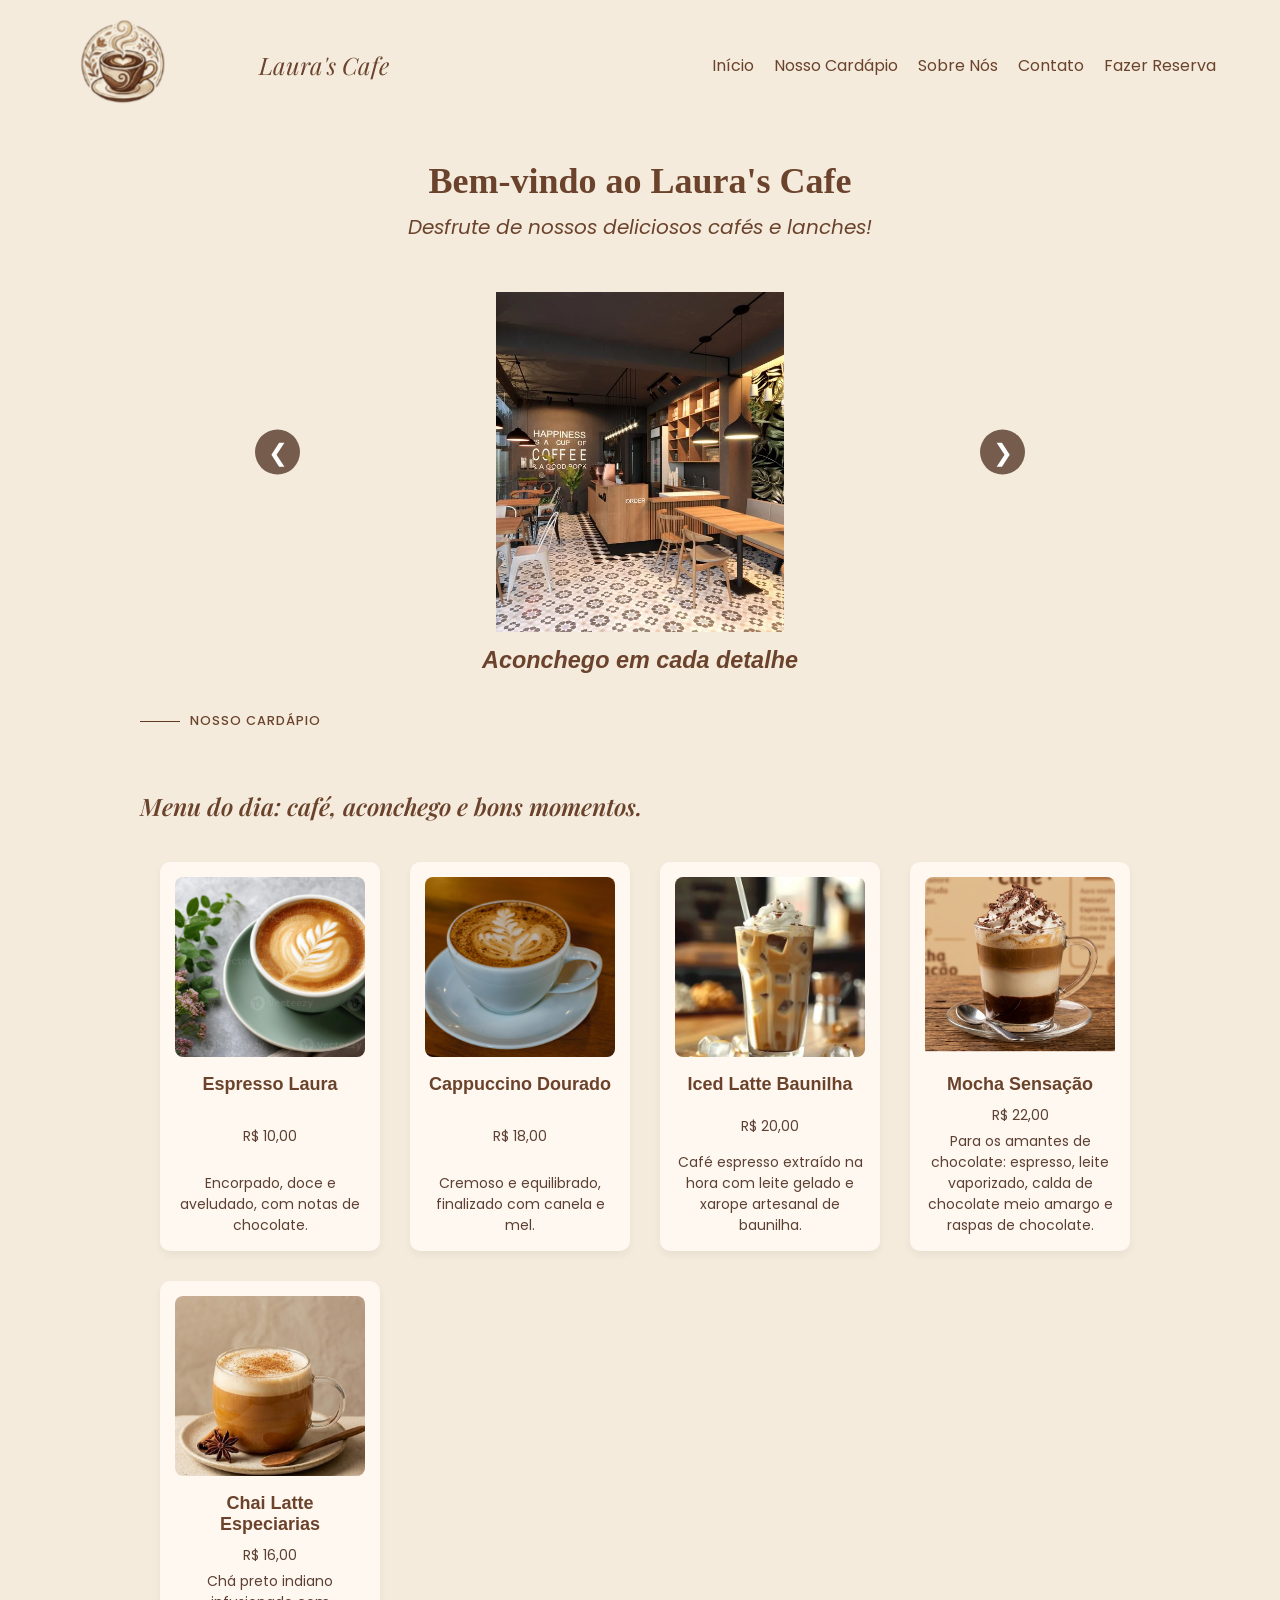
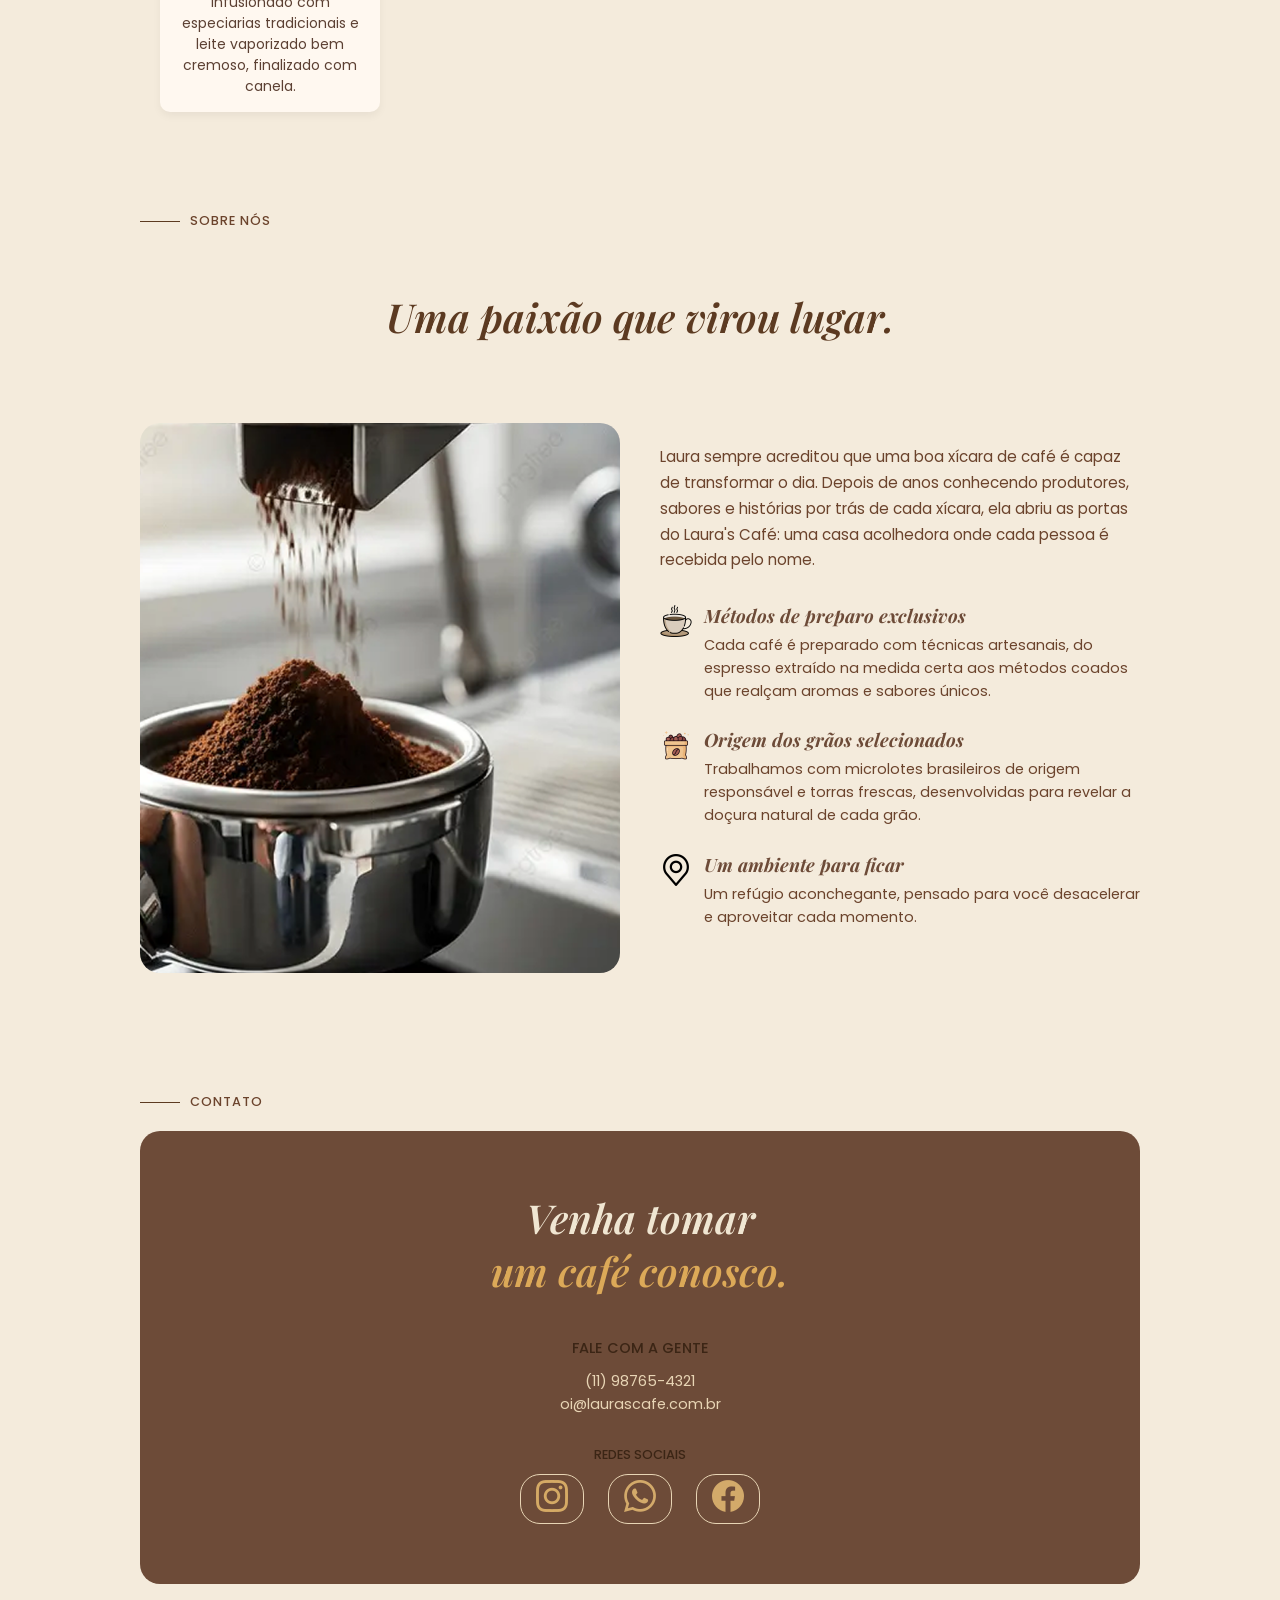
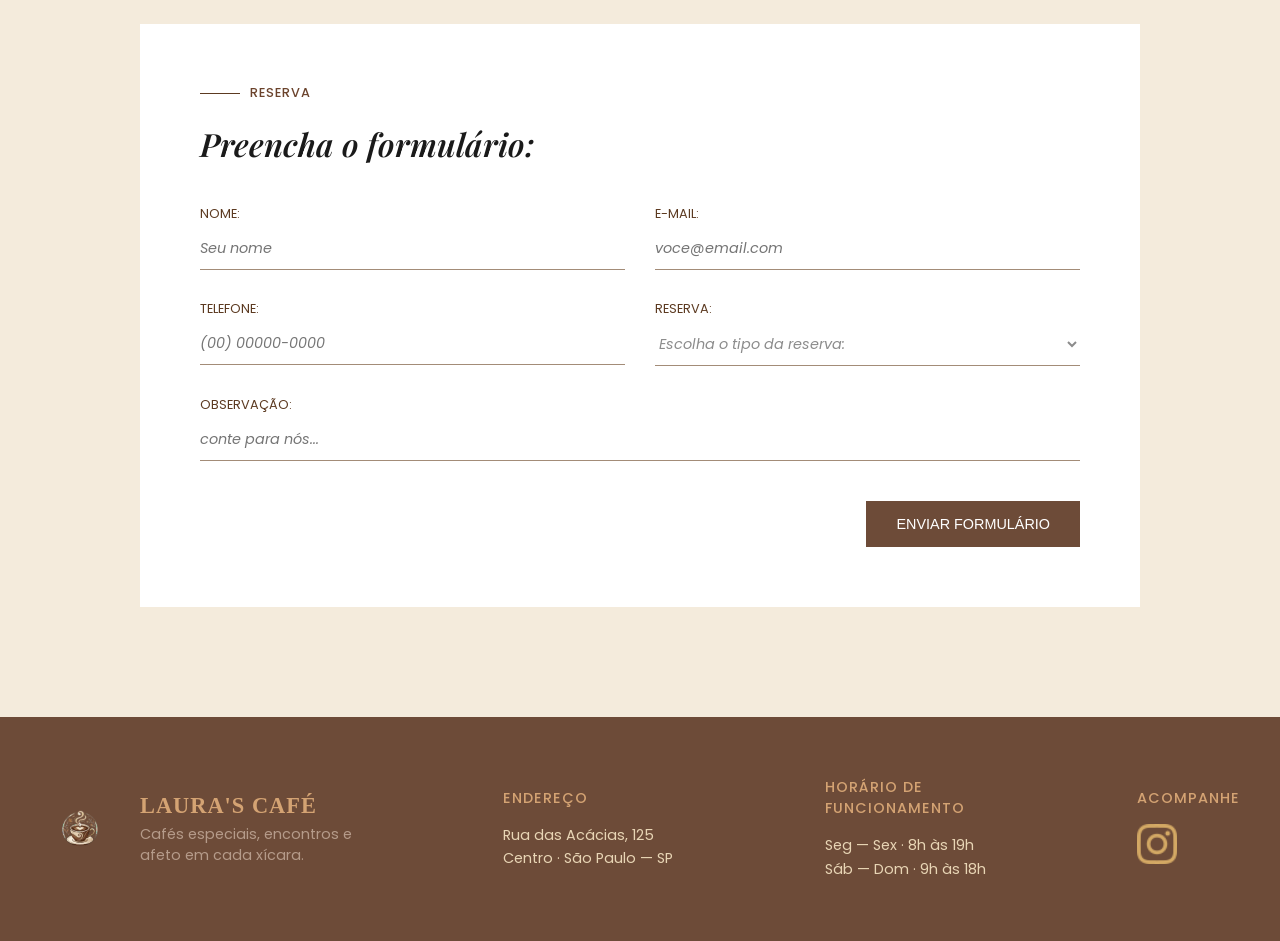
==== commit e928bc9e: "Add files via upload" ====
--- a/coffe.html
+++ b/coffe.html
@@ -36,7 +36,6 @@
         <!-- ===== INÍCIO / HERO ===== -->
         <section id="inicio">
             <header class="introducao">
-                <hr/>
                 <h1>Bem-vindo ao Laura's Cafe</h1>
                 <p>Desfrute de nossos deliciosos cafés e lanches!</p>
             </header>
@@ -78,15 +77,12 @@
             </div>
         </section>
 
-        <hr/>
-
         <!-- ===== CARDÁPIO ===== -->
-        <section id="cardapio">
-            <header class="header-cardapio">
-                <span>Nosso Cardápio</span>
-                <h2>Menu do dia:</h2>
-                <h2>café, aconchego e bons momentos.</h2>
-            </header>
+        <section class="secao-cardapio" id="cardapio">
+        <div class="container">
+            <p class="label-secao">NOSSO CARDÁPIO</p>
+            <h2 class="titulo-cardapio">Menu do dia: café, aconchego e bons momentos.</h2>
+
             <div class="itens-cardapio">
                 <article>
                     <figure>
--- a/css/style.css
+++ b/css/style.css
@@ -624,11 +624,23 @@
         margin: 16px auto;
     }
 
-    .slide figcaption {
-        width: 75%;
-        font-size: 14px;
-    }
-
+    
+   .slide figcaption {
+       width: 90%;
+       padding: 0 8px;
+       margin-top: 8px;
+       font-size: 12px;
+       line-height: 1.3;
+       text-align: center;
+   }
+   
+   .slide figcaption h3 {
+       font-size: inherit;
+       line-height: inherit;
+       font-weight: normal;
+       overflow-wrap: break-word;
+   }
+   
     .seta {
         width: 36px;
         height: 36px;
@@ -668,4 +680,4 @@
     .carrosel {
         height: 300px;
     }
-}+}
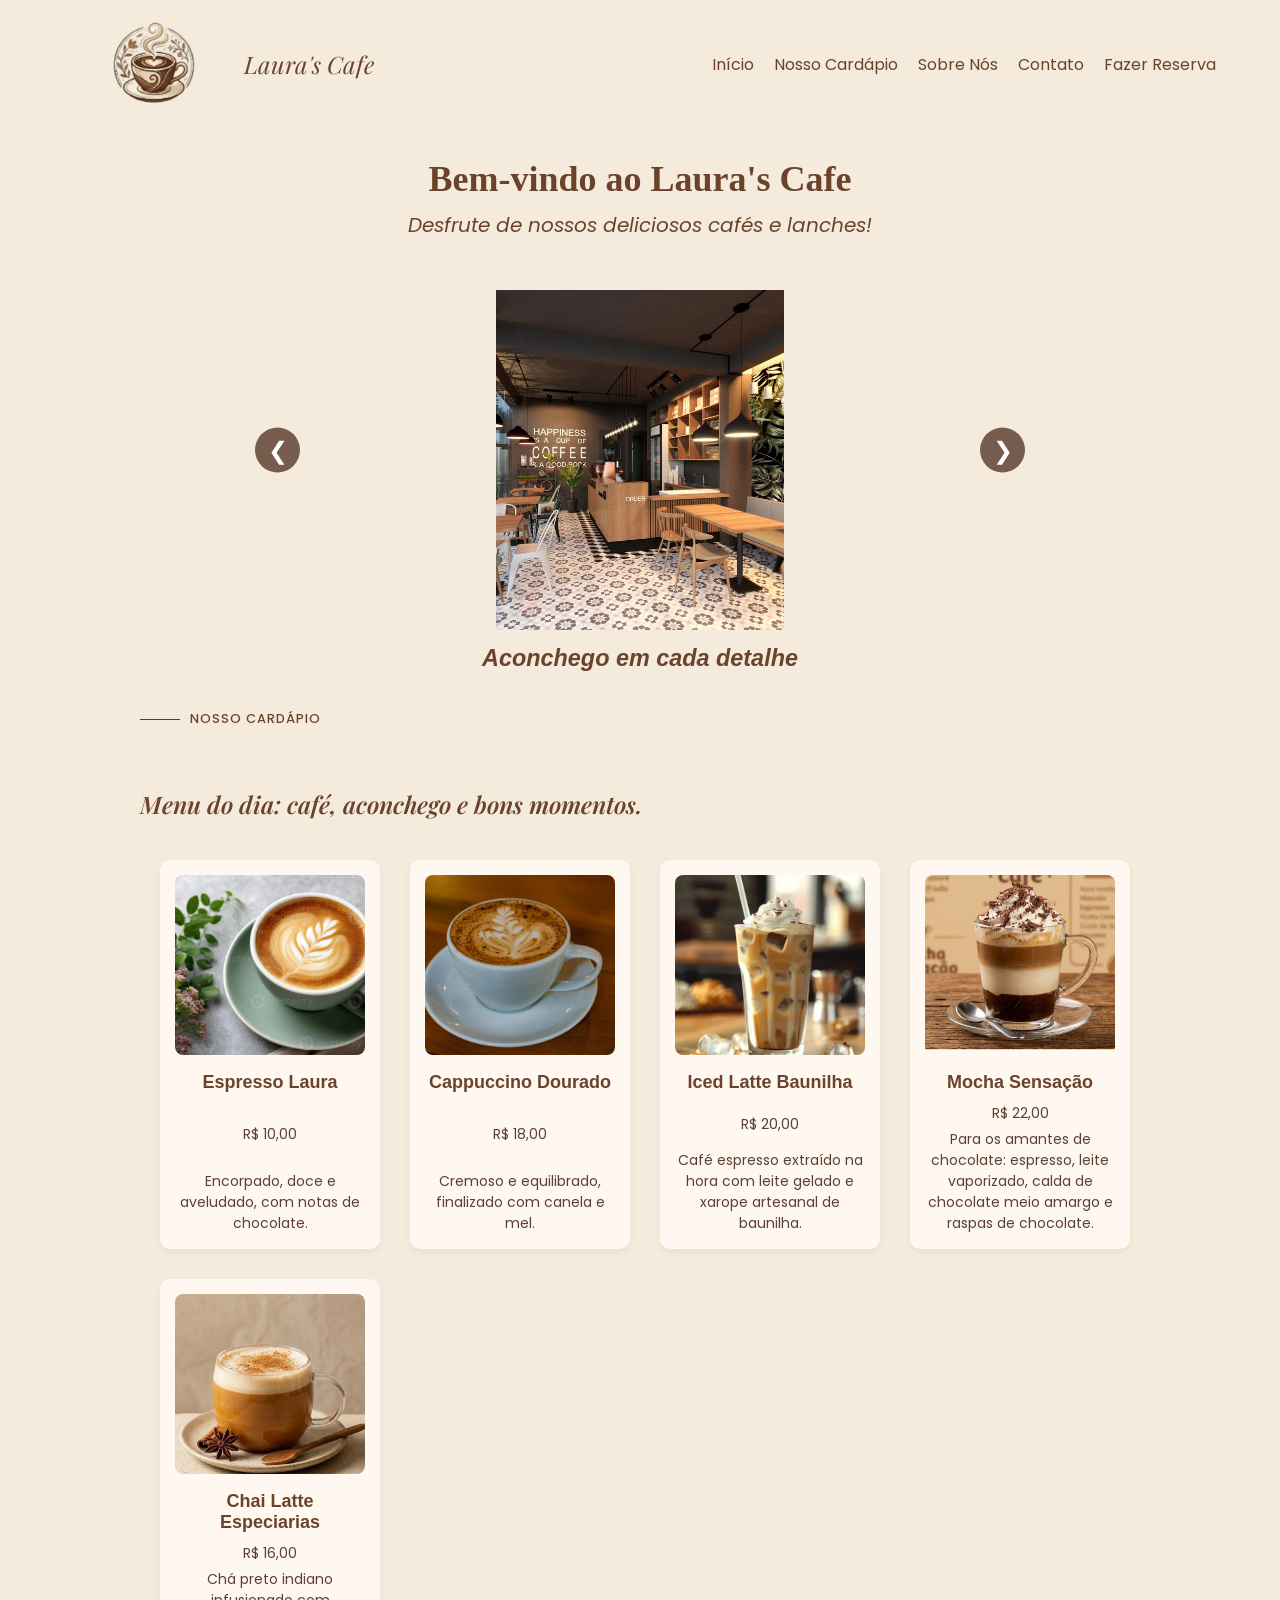
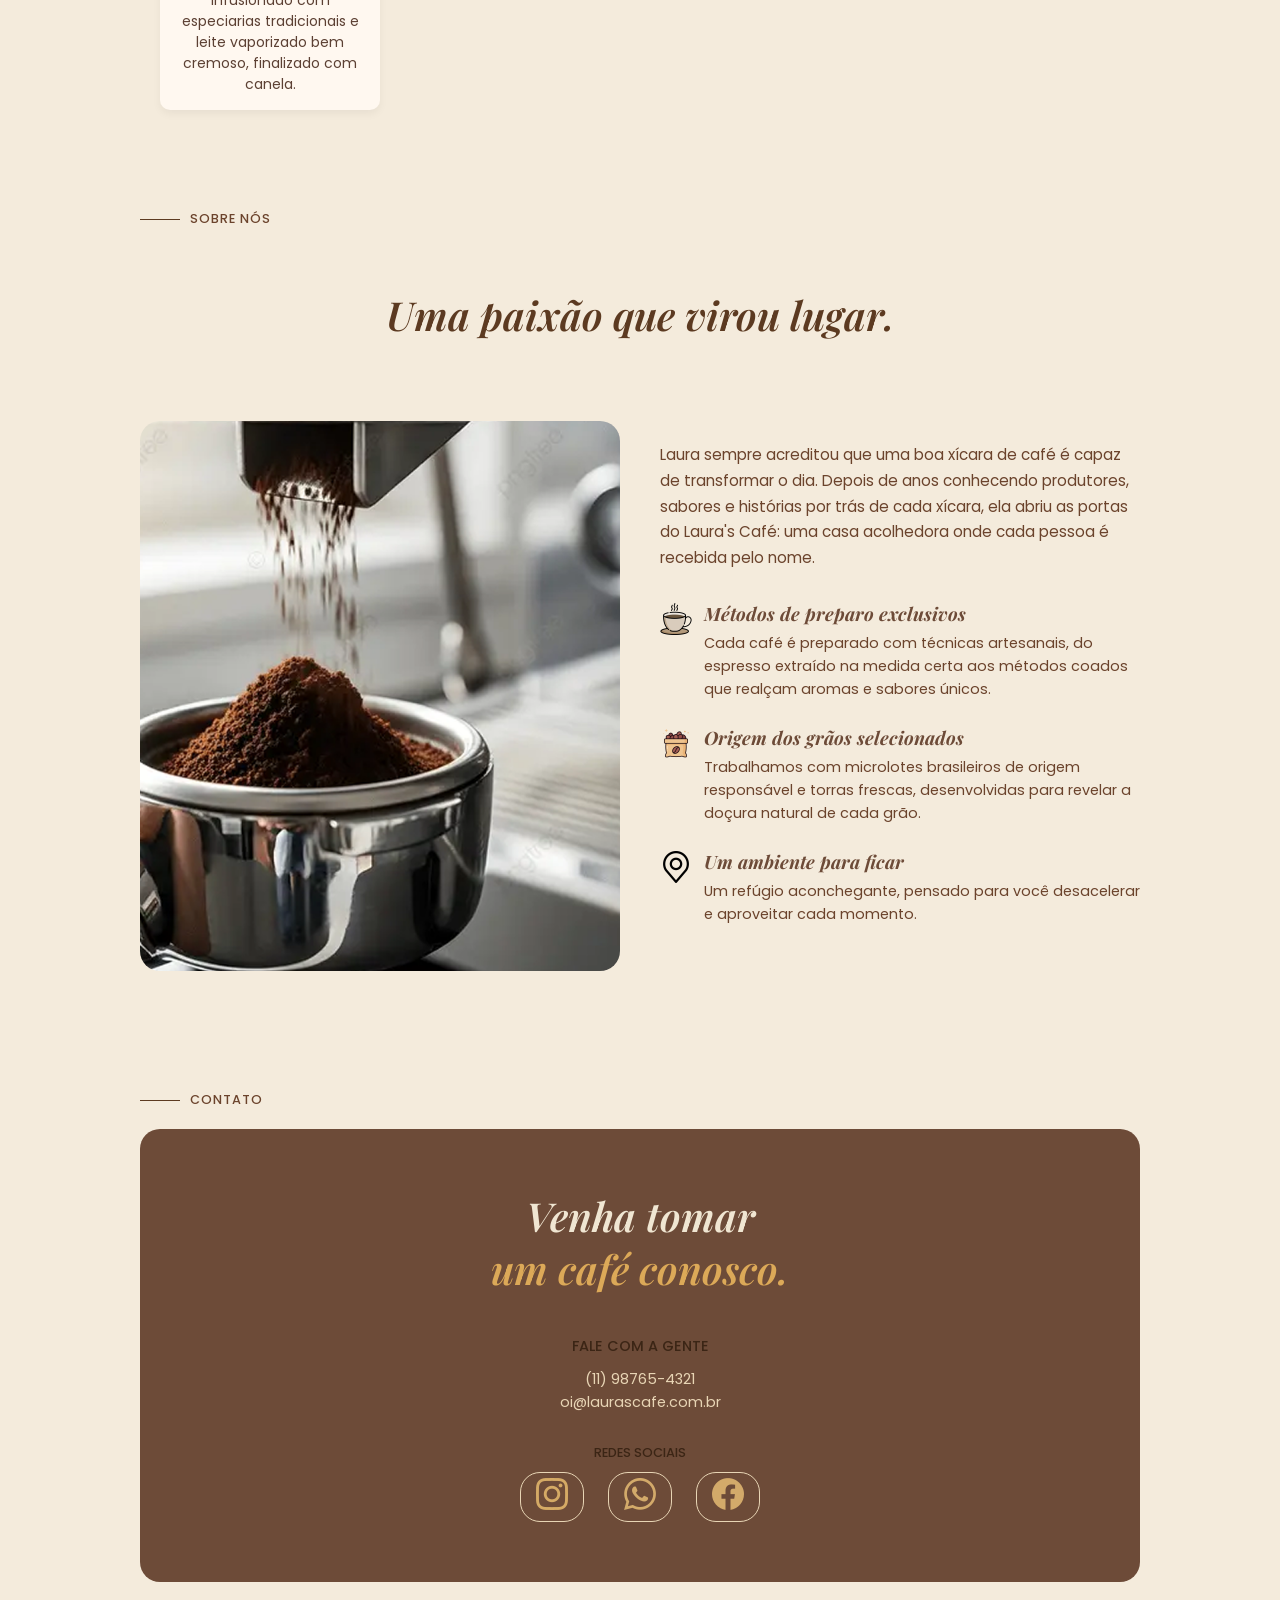
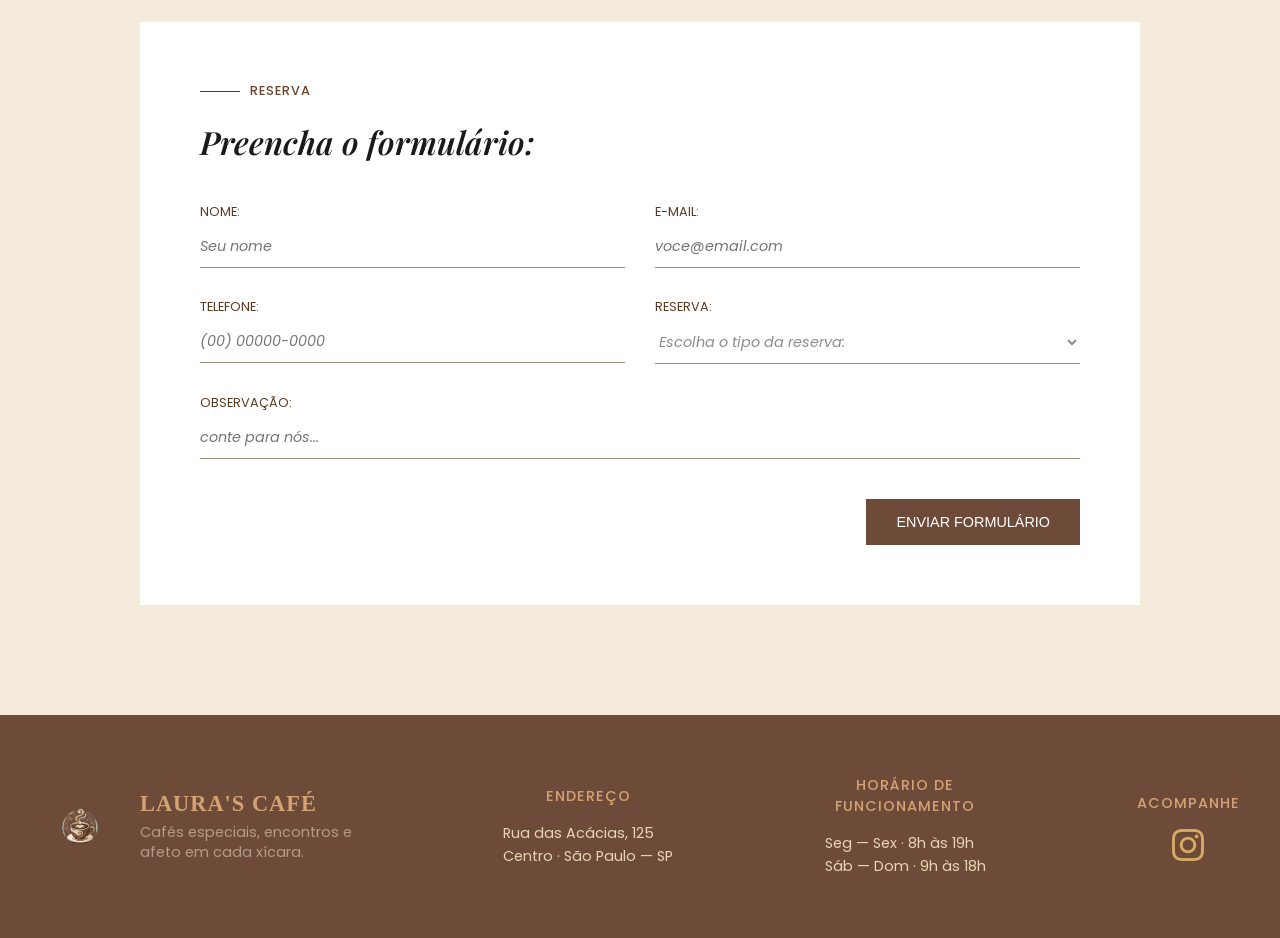
==== commit 8f985d46: "correção do icone do instagram e do título nosso cardápio no mobile" ====
--- a/coffe.html
+++ b/coffe.html
@@ -16,7 +16,7 @@
     <!-- ===== CABEÇALHO ===== -->
     <header class="cabecalho">
         <div class="marca">
-            <img class="logo" src="assets/logo/Logo.svg" alt="Logo da Laura's Cafe">
+            <img class="logo" src="assets/logo/logo_laura's.png" alt="Logo da Laura's Cafe">
             <span>Laura's Cafe</span>
         </div>
 
--- a/css/style.css
+++ b/css/style.css
@@ -65,7 +65,7 @@
 .marca {
     display: flex;
     align-items: center;
-    gap: 15px;
+    gap: 0px;
 }
 
 .marca span {
@@ -540,7 +540,9 @@
     margin-bottom: 15px;
     letter-spacing: 1px;
     text-transform: uppercase;
-}
+    text-align: center;
+}
+
 
 .rodape-info p {
     font-size: 0.9rem;
@@ -550,6 +552,9 @@
 .rodape-social a img {
     width: 40px;
     transition: transform 0.3s ease;
+    display: block;
+    width: fit-content;
+    margin: 0 auto;
 }
 
 .rodape-social a:hover img {
@@ -594,7 +599,8 @@
     }
 
     .marca {
-        gap: 10px;
+        align-self: flex-start;
+        gap: 0px;
     }
 
     .marca span {
@@ -681,3 +687,101 @@
         height: 300px;
     }
 }
+
+
+/* Ajustes para celular */
+@media (max-width: 767px) {
+
+    /* Impede que o conteúdo ultrapasse a tela */
+    * {
+        box-sizing: border-box;
+    }
+
+    html,
+    body {
+        width: 100%;
+        max-width: 100%;
+        overflow-x: hidden;
+    }
+    
+    .secao-cardapio .label-secao {
+    padding-left: 74px;
+    }
+
+    .secao-cardapio .label-secao::before {
+    left: 20px;
+    }
+    .titulo-cardapio {
+        padding-left: 24px;
+        padding-right: 16px;
+    }
+    
+    /* Cardápio: um card por linha */
+    .itens-cardapio {
+        grid-template-columns: minmax(0, 1fr);
+        width: 100%;
+        max-width: 100%;
+        padding: 0 16px 30px;
+        gap: 20px;
+    }
+
+    .itens-cardapio article {
+        width: 100%;
+        min-width: 0;
+    }
+
+    /* Cabeçalho centralizado */
+    .cabecalho {
+        width: 100%;
+        align-items: center;
+    }
+
+    .cabecalho nav {
+        max-width: 100%;
+        width: 100%;
+    }
+
+    .cabecalho nav ul {
+        padding: 0;
+        margin: 0;
+        justify-content: center;
+    }
+
+    /* Rodapé mais compacto */
+    .rodape {
+        width: 100%;
+        margin-top: 30px;
+        padding: 30px 20px;
+    }
+
+    .rodape-container {
+        width: 100%;
+        gap: 24px;
+        flex-direction: column;
+        align-items: center;
+        text-align: center;
+    }
+
+    .rodape-marca {
+        flex-direction: column;
+        gap: 10px;
+    }
+
+    .rodape-info,
+    .rodape-social {
+        width: 100%;
+        margin: 0;
+    }
+
+    .rodape-info h4,
+    .rodape-social h4 {
+        margin-bottom: 8px;
+    }
+
+    .rodape-info p,
+    .rodape-marca p {
+        margin-top: 0;
+        margin-bottom: 0;
+    }
+}
+
